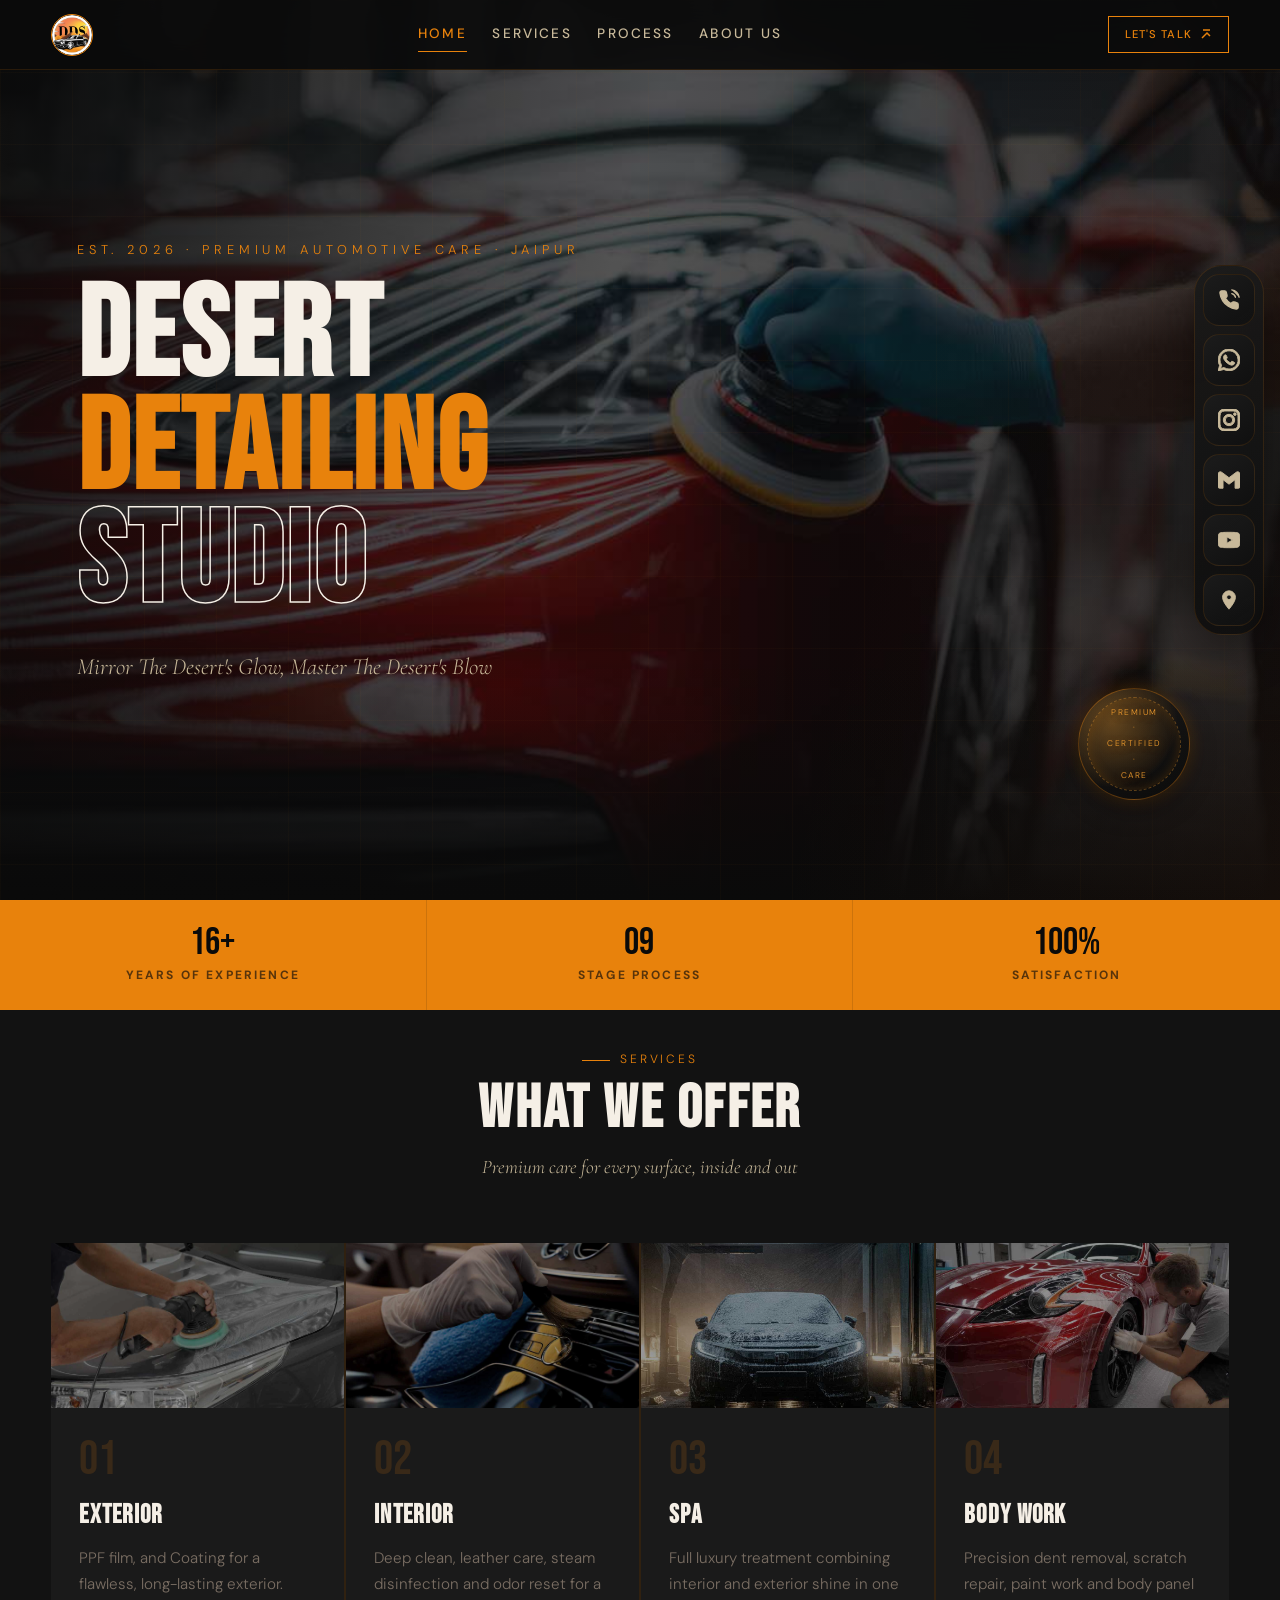
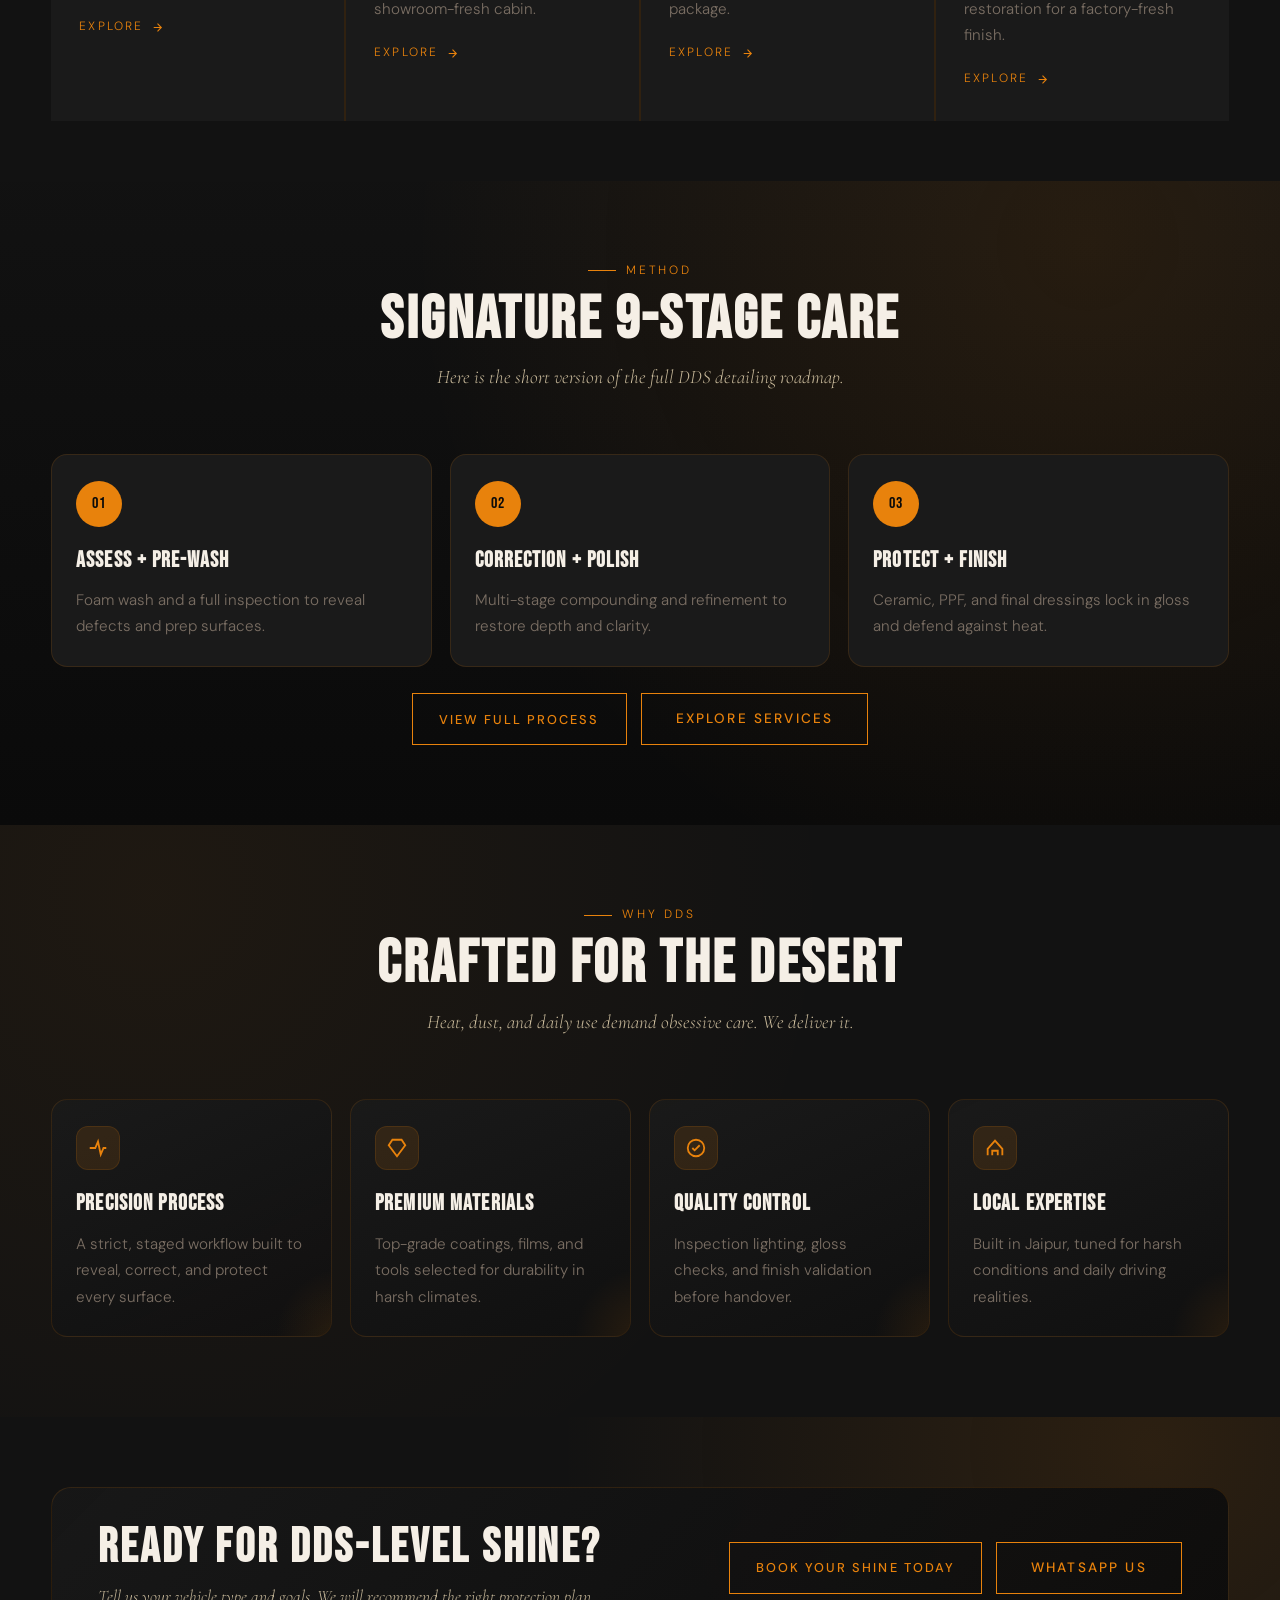
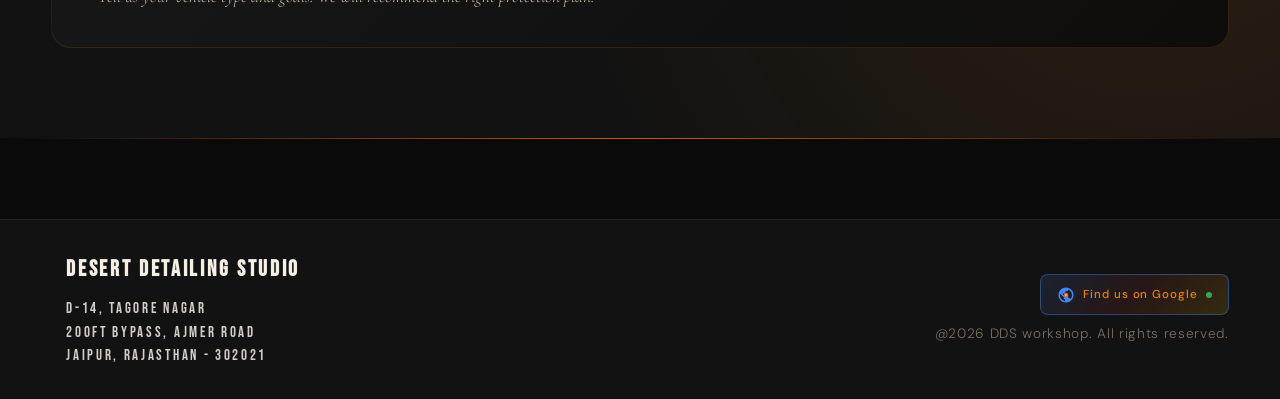
==== index.html @ aacd1273 "DDS Website Multipage" ====
<!DOCTYPE html>
<html lang="en">
<head>
<meta charset="UTF-8"/>
<meta name="viewport" content="width=device-width, initial-scale=1.0"/>
<title>Premium Car Detailing in Jaipur | Desert Detailing Studio</title>
<meta name="description" content="Expert ceramic coating, PPF, and interior car detailing in Jaipur. Transform your vehicle with Desert Detailing Studio's signature 9-stage process."/>
<link rel="canonical" href="https://desertdetailingstudio.in/" />

<link rel="icon" href="assets/favicon.ico"/>
<link rel="icon" type="image/png" sizes="32x32" href="assets/images/favicon-32.png"/>
<link rel="icon" type="image/png" sizes="16x16" href="assets/images/favicon-16.png"/>
<link rel="apple-touch-icon" sizes="180x180" href="assets/images/apple-touch-icon.png"/>

<link rel="preconnect" href="https://fonts.googleapis.com"/>
<link href="https://fonts.googleapis.com/css2?family=Bebas+Neue&family=Cormorant+Garamond:ital,wght@0,300;0,400;0,600;1,300;1,400&family=DM+Sans:wght@300;400;500&display=swap" rel="stylesheet"/>
<link rel="stylesheet" href="assets/css/style.css"/>

<!-- GA4 Tag -->
<script async src="https://www.googletagmanager.com/gtag/js?id=G-W0JP4HXTVH"></script>
<script>
  window.dataLayer = window.dataLayer || [];
  function gtag(){dataLayer.push(arguments);}
  gtag('js', new Date());
  gtag('config', 'G-W0JP4HXTVH');
</script>

<!-- LocalBusiness JSON-LD -->
<script type="application/ld+json">
{
  "@context": "https://schema.org",
  "@type": "AutomotiveBusiness",
  "name": "Desert Detailing Studio",
  "image": "https://desertdetailingstudio.in/assets/images/logo.png",
  "url": "https://desertdetailingstudio.in/",
  "telephone": "+91-7222012456",
  "priceRange": "₹₹₹",
  "address": {
    "@type": "PostalAddress",
    "streetAddress": "D-14, Tagore Nagar, 200ft Bypass, Ajmer Road",
    "addressLocality": "Jaipur",
    "addressRegion": "Rajasthan",
    "postalCode": "302021",
    "addressCountry": "IN"
  },
  "openingHoursSpecification": {
    "@type": "OpeningHoursSpecification",
    "dayOfWeek": ["Monday","Tuesday","Wednesday","Thursday","Friday","Saturday","Sunday"],
    "opens": "09:30",
    "closes": "20:00"
  },
  "sameAs": [
    "https://instagram.com/desertdetailingstudio",
    "https://www.youtube.com/@desertdetailingstudio",
    "https://wa.me/917222012456"
  ]
}
</script>
</head>
<body>

<nav id="navbar">
  <a href="index.html" class="nav-logo">
    <img src="assets/images/logo.png" alt="Desert Detailing Studio logo"/>
  </a>
  <ul class="nav-menu" id="nav-menu">
    <li><a href="index.html" class="active">Home</a></li>
    <li><a href="services.html" class="">Services</a></li>
    <li><a href="process.html" class="">Process</a></li>
    <li><a href="about.html" class="">About Us</a></li>
  </ul>
  <div class="nav-right">
    <a href="contact.html" class="btn-primary" style="padding:8px 16px;font-size:.7rem;letter-spacing:.1em;text-decoration:none;">
      Let's Talk
      <svg width="12" height="12" viewBox="0 0 12 12" fill="none" stroke="currentColor" stroke-width="1.5" aria-hidden="true"><path d="M2 10l5-5 3 3M10 2H3"/></svg>
    </a>
    <button class="hamburger" id="hamburger" onclick="toggleMenu()" aria-label="Toggle menu">
      <span></span><span></span><span></span>
    </button>
  </div>
</nav>

<aside class="social-sidebar" aria-label="Social links">
  <a href="tel:+917222012456" aria-label="Call us" class="call-btn" onclick="if(!navigator.userAgent.match(/Android|iPhone|iPad|iPod|webOS|BlackBerry|Opera Mini|IEMobile/i)){event.preventDefault();alert('Tap to call: +91 7222012456');}">
    <svg viewBox="0 0 24 24" fill="none" stroke="currentColor" stroke-width="1.5" stroke-linecap="round" stroke-linejoin="round"><path d="M22 16.92v3a2 2 0 0 1-2.18 2 19.79 19.79 0 0 1-8.63-3.07 19.5 19.5 0 0 1-6-6 19.79 19.79 0 0 1-3.07-8.67A2 2 0 0 1 4.11 2h3a2 2 0 0 1 2 1.72 12.84 12.84 0 0 0 .7 2.81 2 2 0 0 1-.45 2.11L8.09 9.91a16 16 0 0 0 6 6l1.27-1.27a2 2 0 0 1 2.11-.45 12.84 12.84 0 0 0 2.81.7A2 2 0 0 1 22 16.92z"/><path d="M15.05 5A5 5 0 0 1 19 8.95M15.05 1A9 9 0 0 1 23 8.94"/></svg>
  </a>
  <a href="https://wa.me/917222012456" target="_blank" rel="noopener" aria-label="WhatsApp">
    <svg viewBox="0 0 24 24" fill="currentColor"><path d="M17.472 14.382c-.297-.149-1.758-.867-2.03-.967-.273-.099-.471-.148-.67.15-.197.297-.767.966-.94 1.164-.173.199-.347.223-.644.075-.297-.15-1.255-.463-2.39-1.475-.883-.788-1.48-1.761-1.653-2.059-.173-.297-.018-.458.13-.606.134-.133.298-.347.446-.52.149-.174.198-.298.298-.497.099-.198.05-.371-.025-.52-.075-.149-.669-1.612-.916-2.207-.242-.579-.487-.5-.669-.51-.173-.008-.371-.01-.57-.01-.198 0-.52.074-.792.372-.272.297-1.04 1.016-1.04 2.479 0 1.462 1.065 2.875 1.213 3.074.149.198 2.096 3.2 5.077 4.487.709.306 1.262.489 1.694.625.712.227 1.36.195 1.871.118.571-.085 1.758-.719 2.006-1.413.248-.694.248-1.289.173-1.413-.074-.124-.272-.198-.57-.347m-5.421 7.403h-.004a9.87 9.87 0 01-5.031-1.378l-.361-.214-3.741.982.998-3.648-.235-.374a9.86 9.86 0 01-1.51-5.26c.001-5.45 4.436-9.884 9.888-9.884 2.64 0 5.122 1.03 6.988 2.898a9.825 9.825 0 012.893 6.994c-.003 5.45-4.437 9.884-9.885 9.884m8.413-18.297A11.815 11.815 0 0012.05 0C5.495 0 .16 5.335.157 11.892c0 2.096.547 4.142 1.588 5.945L.057 24l6.305-1.654a11.882 11.882 0 005.683 1.448h.005c6.554 0 11.89-5.335 11.893-11.893a11.821 11.821 0 00-3.48-8.413z"/></svg>
  </a>
  <a href="https://instagram.com/desertdetailingstudio" target="_blank" rel="noopener" aria-label="Instagram">
    <svg viewBox="0 0 24 24"><path d="M12 2.2c3.2 0 3.6 0 4.8.1 3.3.1 4.8 1.7 4.9 4.9.1 1.3.1 1.6.1 4.8s0 3.6-.1 4.8c-.1 3.2-1.6 4.8-4.9 4.9-1.2.1-1.6.1-4.8.1s-3.6 0-4.8-.1C3.9 21.6 2.4 20 2.3 16.8 2.2 15.6 2.2 15.2 2.2 12s0-3.6.1-4.8C2.4 3.9 3.9 2.3 7.2 2.3c1.2-.1 1.6-.1 4.8-.1zM12 0C8.7 0 8.3 0 7.1.1 2.7.3.3 2.7.1 7.1 0 8.3 0 8.7 0 12s0 3.7.1 4.9c.2 4.4 2.6 6.8 7 7C8.3 24 8.7 24 12 24s3.7 0 4.9-.1c4.4-.2 6.8-2.6 7-7 .1-1.2.1-1.6.1-4.9s0-3.7-.1-4.9C23.7 2.7 21.3.3 16.9.1 15.7 0 15.3 0 12 0zm0 5.8a6.2 6.2 0 100 12.4A6.2 6.2 0 0012 5.8zM12 16a4 4 0 110-8 4 4 0 010 8zm6.4-11.8a1.4 1.4 0 100 2.9 1.4 1.4 0 000-2.9z"/></svg>
  </a>
  <a href="mailto:desertdetailingstudio@gmail.com" aria-label="Email us">
    <svg viewBox="0 0 24 24"><path d="M24 5.5v13.9c0 .9-.7 1.6-1.6 1.6h-3.8V11.7L12 16.6l-6.5-4.9v9.3H1.6C.7 21 0 20.3 0 19.4V5.5C0 3.5 2.3 2.3 3.9 3.5L5.5 4.6 12 9.5l6.5-4.9 1.5-1.1C21.7 2.3 24 3.5 24 5.5z"/></svg>
  </a>
   <a href="https://www.youtube.com/@desertdetailingstudio" target="_blank" rel="noopener" aria-label="YouTube">
    <svg viewBox="0 0 24 24"><path d="M23.5 6.2a3 3 0 00-2.1-2.1C19.5 3.6 12 3.6 12 3.6s-7.5 0-9.4.5A3 3 0 00.5 6.2 31 31 0 000 12a31 31 0 00.5 5.8 3 3 0 002.1 2.1c1.9.5 9.4.5 9.4.5s7.5 0 9.4-.5a3 3 0 002.1-2.1A31 31 0 0024 12a31 31 0 00-.5-5.8zM9.7 15.5V8.6l6.2 3.4-6.2 3.5z"/></svg>
  </a>
  <a href="https://maps.app.goo.gl/Zaf9o7quviVZSjMW8" target="_blank" rel="noopener" aria-label="Location">
    <svg viewBox="0 0 24 24"><path d="M12 2C8.13 2 5 5.13 5 9c0 5.25 7 13 7 13s7-7.75 7-13c0-3.87-3.13-7-7-7zm0 9.5c-1.38 0-2.5-1.12-2.5-2.5s1.12-2.5 2.5-2.5 2.5 1.12 2.5 2.5-1.12 2.5-2.5 2.5z"/></svg>
  </a>
</aside>


<section class="hero" aria-label="Hero">
  <div class="hero-bg" role="img" aria-label="Luxury car close-up background"></div>
  <div class="hero-grid" aria-hidden="true"></div>
  <div class="hero-slice" aria-hidden="true"></div>
  <div class="hero-content">
    <p class="hero-eyebrow">Est. 2026 · Premium Automotive Care · Jaipur</p>
    <h1 class="hero-title">
      DESERT<br>
      <span class="hi">DETAILING</span><br>
      <span class="stroke">STUDIO</span>
    </h1>
    <p class="hero-desc">Mirror The Desert's Glow, Master The Desert's Blow</p>
  </div>
  <div class="hero-badge" aria-hidden="true">
    <div class="hero-badge-inner">PREMIUM<br>·<br>CERTIFIED<br>·<br>CARE</div>
  </div>
</section>

<div class="stats-strip" aria-label="Key stats">
  <div class="stat"><div class="stat-n">16+</div><div class="stat-l">Years of Experience</div></div>
  <div class="stat"><div class="stat-n">09</div><div class="stat-l">Stage Process</div></div>
  <div class="stat"><div class="stat-n">100%</div><div class="stat-l">Satisfaction</div></div>
</div>

<section class="services-section" aria-labelledby="srv-h">
  <div class="services-header">
    <div class="tag" style="justify-content:center">Services</div>
    <h2 class="section-title" id="srv-h">WHAT WE OFFER</h2>
    <p class="section-sub">Premium care for every surface, inside and out</p>
  </div>
  <div class="cards-grid"> 
    <a href="services.html#services-exterior" class="scard" aria-label="Explore Exterior services" style="text-decoration:none; color:inherit;">
      <div class="scard-img"><img src="assets/images/exterior.jpg" loading="lazy" alt="Exterior paint correction and polishing"/></div>
      <div class="scard-body">
        <div class="scard-num">01</div>
        <h3 class="scard-title">EXTERIOR</h3>
        <p class="scard-desc">PPF film, and Coating for a flawless, long-lasting exterior.</p>
        <div class="scard-arrow">Explore <svg viewBox="0 0 24 24" fill="none" stroke="currentColor" stroke-width="2" aria-hidden="true"><path d="M5 12h14M12 5l7 7-7 7"/></svg></div>
      </div>
    </a>
    <a href="services.html#services-interior" class="scard" aria-label="Explore Interior services" style="text-decoration:none; color:inherit;">
      <div class="scard-img"><img src="assets/images/interior.jpg" loading="lazy" alt="Car interior leather seats detailed"/></div>
      <div class="scard-body">
        <div class="scard-num">02</div>
        <h3 class="scard-title">INTERIOR</h3>
        <p class="scard-desc">Deep clean, leather care, steam disinfection and odor reset for a showroom-fresh cabin.</p>
        <div class="scard-arrow">Explore <svg viewBox="0 0 24 24" fill="none" stroke="currentColor" stroke-width="2" aria-hidden="true"><path d="M5 12h14M12 5l7 7-7 7"/></svg></div>
      </div>
    </a>
    <a href="services.html#services-spa" class="scard" aria-label="Explore Spa packages" style="text-decoration:none; color:inherit;">
      <div class="scard-img"><img src="assets/images/spa.jpg" loading="lazy" alt="Full spa detailing treatment on luxury car"/></div>
      <div class="scard-body">
        <div class="scard-num">03</div>
        <h3 class="scard-title">SPA</h3>
        <p class="scard-desc">Full luxury treatment combining interior and exterior shine in one package.</p>
        <div class="scard-arrow">Explore <svg viewBox="0 0 24 24" fill="none" stroke="currentColor" stroke-width="2" aria-hidden="true"><path d="M5 12h14M12 5l7 7-7 7"/></svg></div>
      </div>
    </a>
    <a href="services.html#services-body" class="scard" aria-label="Explore Body Work services" style="text-decoration:none; color:inherit;">
      <div class="scard-img"><img src="assets/images/body_work.jpeg" loading="lazy" alt="Body work and panel repair"/></div>
      <div class="scard-body">
        <div class="scard-num">04</div>
        <h3 class="scard-title">BODY WORK</h3>
        <p class="scard-desc">Precision dent removal, scratch repair, paint work and body panel restoration for a factory-fresh finish.</p>
        <div class="scard-arrow">Explore <svg viewBox="0 0 24 24" fill="none" stroke="currentColor" stroke-width="2" aria-hidden="true"><path d="M5 12h14M12 5l7 7-7 7"/></svg></div>
      </div>
    </a>
  </div>
</section>

<section class="process-preview" aria-labelledby="pp-h">
  <div class="services-header">
    <div class="tag" style="justify-content:center">Method</div>
    <h2 class="section-title" id="pp-h">SIGNATURE 9-STAGE CARE</h2>
    <p class="section-sub">Here is the short version of the full DDS detailing roadmap.</p>
  </div>
  <div class="process-steps">
    <article class="pstep">
      <div class="pstep-num">01</div>
      <h3 class="pstep-title">ASSESS + PRE-WASH</h3>
      <p class="pstep-desc">Foam wash and a full inspection to reveal defects and prep surfaces.</p>
    </article>
    <article class="pstep">
      <div class="pstep-num">02</div>
      <h3 class="pstep-title">CORRECTION + POLISH</h3>
      <p class="pstep-desc">Multi-stage compounding and refinement to restore depth and clarity.</p>
    </article>
    <article class="pstep">
      <div class="pstep-num">03</div>
      <h3 class="pstep-title">PROTECT + FINISH</h3>
      <p class="pstep-desc">Ceramic, PPF, and final dressings lock in gloss and defend against heat.</p>
    </article>
  </div>
  <div class="process-cta">
    <a href="process.html" class="btn-primary" style="text-decoration:none">View Full Process</a>
    <a href="services.html" class="btn-outline" style="text-decoration:none">Explore Services</a>
  </div>
</section>

<section class="why-section" aria-labelledby="why-h">
  <div class="services-header">
    <div class="tag" style="justify-content:center">Why DDS</div>
    <h2 class="section-title" id="why-h">CRAFTED FOR THE DESERT</h2>
    <p class="section-sub">Heat, dust, and daily use demand obsessive care. We deliver it.</p>
  </div>
  <div class="why-grid">
    <article class="why-card">
      <div class="why-icon" aria-hidden="true"><svg viewBox="0 0 24 24"><path d="M3 12h6l3-7 3 14 3-7h3"/></svg></div>
      <h3 class="why-title">PRECISION PROCESS</h3>
      <p class="why-desc">A strict, staged workflow built to reveal, correct, and protect every surface.</p>
    </article>
    <article class="why-card">
      <div class="why-icon" aria-hidden="true"><svg viewBox="0 0 24 24"><path d="M7 3h10l4 6-9 12-9-12z"/></svg></div>
      <h3 class="why-title">PREMIUM MATERIALS</h3>
      <p class="why-desc">Top-grade coatings, films, and tools selected for durability in harsh climates.</p>
    </article>
    <article class="why-card">
      <div class="why-icon" aria-hidden="true"><svg viewBox="0 0 24 24"><circle cx="12" cy="12" r="9"/><path d="M8 12l2.5 2.5L16 9"/></svg></div>
      <h3 class="why-title">QUALITY CONTROL</h3>
      <p class="why-desc">Inspection lighting, gloss checks, and finish validation before handover.</p>
    </article>
    <article class="why-card">
      <div class="why-icon" aria-hidden="true"><svg viewBox="0 0 24 24"><path d="M4 20v-7l8-9 8 9v7"/><path d="M9 20v-5h6v5"/></svg></div>
      <h3 class="why-title">LOCAL EXPERTISE</h3>
      <p class="why-desc">Built in Jaipur, tuned for harsh conditions and daily driving realities.</p>
    </article>
  </div>
</section>

<section class="cta-banner" aria-label="Book consultation">
  <div class="cta-inner">
    <div>
      <h2 class="cta-title">READY FOR DDS-LEVEL SHINE?</h2>
      <p class="cta-desc">Tell us your vehicle type and goals. We will recommend the right protection plan.</p>
    </div>
    <div class="cta-actions">
      <a href="contact.html" class="btn-primary" style="text-decoration:none">Book Your Shine Today</a>
      <a class="btn-outline" href="https://wa.me/917222012456" target="_blank" rel="noopener" style="text-decoration:none">WhatsApp Us</a>
    </div>
  </div>
</section>

<div class="divider"></div>


<footer>
  <div class="footer-brand" style="font-size:1.4em;font-weight:700;margin-left:15px;">
    <div>Desert Detailing Studio</div>
    <div style="font-size:0.65em;font-weight:400;opacity:0.85;margin-top:8px;line-height:1.6;">D-14, Tagore Nagar <br> 200ft Bypass, Ajmer Road <br> Jaipur, Rajasthan - 302021</div>
  </div>
  <div style="display:flex;flex-direction:column;align-items:flex-end;gap:8px">
    <a href="https://share.google/DYSilKtUYmA8mPG7A" target="_blank" rel="noopener" class="gbp-badge" aria-label="Find us on Google Business Profile">
      <svg viewBox="0 0 24 24" fill="none"><path d="M12 2C6.48 2 2 6.48 2 12s4.48 10 10 10 10-4.48 10-10S17.52 2 12 2zm-1 17.93c-3.95-.49-7-3.85-7-7.93 0-.62.08-1.21.21-1.79L9 15v1c0 1.1.9 2 2 2v1.93zm6.9-2.54c-.26-.81-1-1.39-1.9-1.39h-1v-3c0-.55-.45-1-1-1H8v-2h2c.55 0 1-.45 1-1V7h2c1.1 0 2-.9 2-2v-.41c2.93 1.19 5 4.06 5 7.41 0 2.08-.8 3.97-2.1 5.39z" fill="#4285F4"/><circle cx="12" cy="12" r="3" fill="#EA4335"/><circle cx="12" cy="12" r="2" fill="#FBBC05"/></svg>
      <span class="gbp-text">Find us on Google</span>
      <span class="gbp-dot"></span>
    </a>
    <p>@2026 DDS workshop. All rights reserved.</p>
  </div>
</footer>

<script src="assets/js/main.js"></script>
</body>
</html>
---- assets/css/style.css ----
:root{
  --black:#0A0A0A;
  --deep:#121212;
  --charcoal:#1A1A1A;
  --mid:#242424;
  --graphite:#2E2E2E;
  --border:rgba(232,130,12,0.14);
  --border2:rgba(232,130,12,0.28);
  --a1:#F5A030;
  --a2:#E8820C;
  --a3:#C8581A;
  --a4:#D4773A;
  --white:#F5EFE6;
  --off:#C8B99A;
  --muted:#7A6E63;
  --sand:#BFA882;
  --font-display:'Bebas Neue',sans-serif;
  --font-serif:'Cormorant Garamond',serif;
  --font-body:'DM Sans',sans-serif;
  --nav-h:70px;
  --ease:cubic-bezier(.25,.46,.45,.94);
}

*,*::before,*::after{margin:0;padding:0;box-sizing:border-box}
html{scroll-behavior:smooth}
body{
  background:var(--black);
  color:var(--white);
  font-family:var(--font-body);
  font-weight:300;
  line-height:1.65;
  overflow-x:hidden;
}
a{color:inherit;text-decoration:none}
img{display:block;max-width:100%;object-fit:cover}
button{border:none;background:none;cursor:pointer;font-family:inherit}
::-webkit-scrollbar{width:3px}
::-webkit-scrollbar-track{background:var(--black)}
::-webkit-scrollbar-thumb{background:var(--a2);border-radius:2px}

/* Page Transitions (Removed for multi-page, handled natively) */

/* ── NAVBAR ── */
#navbar{
  position:fixed;top:0;left:0;right:0;z-index:1000;
  height:var(--nav-h);
  display:flex;align-items:center;justify-content:space-between;
  padding:0 clamp(16px,4vw,64px);
  background:rgba(10,10,10,.9);
  backdrop-filter:blur(20px) saturate(1.4);
  border-bottom:1px solid var(--border);
  transition:.35s var(--ease);
}
.nav-logo{display:flex;align-items:center;gap:12px;cursor:pointer}
.nav-logo img{width:42px;height:42px;border-radius:50%;border:1.5px solid var(--a2);object-fit:cover}
.nav-brand{font-family:var(--font-display);font-size:1.5rem;letter-spacing:.14em;line-height:1}
.nav-brand span{color:var(--a2)}
.nav-menu{display:flex;align-items:center;gap:clamp(12px,2vw,32px);list-style:none}
.nav-menu a{
  font-size:.85rem;font-weight:500;letter-spacing:.16em;text-transform:uppercase;
  color:var(--off);transition:color .2s;padding:4px 0;position:relative;display:inline-block;
}
.nav-menu a.active{color:var(--a2)}
.nav-menu a::after{
  content:'';position:absolute;bottom:-2px;left:0;right:0;height:1px;
  background:var(--a2);transform:scaleX(0);transition:transform .3s;transform-origin:left;
}
.nav-menu a.active::after{transform:scaleX(1)}
.nav-menu a:hover{color:var(--a1)}
.nav-menu a:hover::after{transform:scaleX(1)}
.nav-socials{display:flex;align-items:center;gap:12px}
.nav-socials a{color:var(--muted);transition:color .2s;display:flex;align-items:center;width:26px;height:26px}
.nav-socials a:hover{color:var(--a2)}
.nav-socials svg{width:15px;height:15px;fill:currentColor}
.nav-right{display:flex;align-items:center;gap:18px}
.hamburger{display:none;flex-direction:column;gap:5px;cursor:pointer}
.hamburger span{display:block;width:22px;height:1.5px;background:var(--white);transition:.3s}
@media(max-width:768px){
  .hamburger{display:flex}
  .nav-menu{
    display:none;position:fixed;top:var(--nav-h);left:0;right:0;
    background:rgba(10,10,10,.98);flex-direction:column;gap:0;padding:16px 0;
    border-bottom:1px solid var(--border);
  }
  .nav-menu.open{display:flex}
  .nav-menu a{width:100%;padding:14px 24px;text-align:left;font-size:.9rem;display:block;}
  .nav-socials{display:none}
  .hero{padding-top:calc(var(--nav-h) - 92px)}
  .hero-content{transform:translateY(-56px) !important}
  .hero-badge{bottom:calc(100px + 72px)}
}

@media(max-width:480px){
  .hero{padding-top:calc(var(--nav-h) - 32px)}
  .hero-content{padding-top:8px}
  .hero-eyebrow{margin-bottom:8px}
  .tag{font-size:.7rem;letter-spacing:.2em}
  .hero-eyebrow{font-size:.7rem;letter-spacing:.28em}
  .hero-desc{font-size:.95rem}
  .btn-primary,.btn-outline{font-size:.65rem;letter-spacing:.08em;padding:7px 14px}
  .stat-n{font-size:1.8rem}
  .stat-l{font-size:.65rem;letter-spacing:.14em}
  .scard-desc,.addon-desc,.pcard-desc,.stage-desc,.wcard-desc{font-size:.85rem}
  .scard-arrow,.sblock-tag,.wcard-loc{font-size:.68rem;letter-spacing:.16em}
  .sub-desc,.about-para,.process-hero p,.contact-hero-text p{font-size:.95rem}
  .cd-label{font-size:.68rem;letter-spacing:.16em}
  .cd-val,.ci-val{font-size:.9rem}
  .ci-head{font-size:.68rem;letter-spacing:.14em}
  footer p{font-size:.78rem}
}

.social-sidebar{
  position:fixed;right:16px;top:50%;transform:translateY(-50%);z-index:900;
  display:flex;flex-direction:column;gap:8px;
  padding:8px;
  background:linear-gradient(165deg,rgba(26,26,26,.92),rgba(12,12,12,.85));
  border:1px solid var(--border);
  border-radius:28px;
  box-shadow:0 18px 40px rgba(0,0,0,.35);
  backdrop-filter:blur(14px) saturate(1.2);
}
.social-sidebar a{
  display:flex;align-items:center;justify-content:center;
  width:52px;height:52px;
  border-radius:16px;
  background:linear-gradient(145deg,rgba(28,28,28,.95),rgba(16,16,16,.9));
  color:var(--off);
  border:1px solid rgba(232,130,12,.12);
  transition:transform .25s var(--ease),background .25s,color .25s,box-shadow .25s,border-color .25s;
}
.social-sidebar a:hover{
  background:linear-gradient(145deg,rgba(232,130,12,.95),rgba(200,88,26,.95));
  color:var(--black);
  border-color:rgba(232,130,12,.5);
  box-shadow:0 10px 26px rgba(232,130,12,.25);
  transform:translateX(-4px);
}
.social-sidebar svg{width:22px;height:22px;fill:currentColor;stroke:currentColor}

@media(max-width:600px){
  .social-sidebar{right:8px;padding:6px;gap:6px;border-radius:20px}
  .social-sidebar a{width:42px;height:42px;border-radius:12px}
  .social-sidebar svg{width:16px;height:16px}
}

footer{
  background:var(--deep);border-top:1px solid var(--border);
  padding:32px clamp(16px,4vw,64px);
  display:flex;align-items:center;justify-content:space-between;flex-wrap:wrap;gap:14px;
  margin-top:80px;
}
.footer-logo{display:flex;align-items:center;gap:10px}
.footer-logo img{width:34px;height:34px;border-radius:50%;border:1px solid var(--a2)}
.footer-brand{font-family:var(--font-display);font-size:1.15rem;letter-spacing:.12em}
.footer-brand span{color:var(--a2)}
footer p{font-size:.85rem;color:var(--muted);letter-spacing:.05em}

.gbp-badge{display:inline-flex;align-items:center;gap:8px;padding:10px 16px;background:linear-gradient(135deg,rgba(66,133,244,0.15),rgba(234,67,53,0.1),rgba(251,188,5,0.15));border:1px solid rgba(66,133,244,0.4);border-radius:8px;text-decoration:none;transition:all .3s ease;position:relative;overflow:hidden}
.gbp-badge::before{content:'';position:absolute;inset:0;background:linear-gradient(135deg,rgba(66,133,244,0.2),rgba(234,67,53,0.15),rgba(251,188,5,0.2));opacity:0;transition:opacity .3s ease}
.gbp-badge:hover{transform:translateY(-2px);border-color:rgba(66,133,244,0.7);box-shadow:0 4px 20px rgba(66,133,244,0.25)}
.gbp-badge:hover::before{opacity:1}
.gbp-badge svg{width:18px;height:18px;flex-shrink:0;position:relative;z-index:1}
.gbp-badge .gbp-text{font-size:.72rem;font-weight:500;letter-spacing:.08em;color:var(--a2);position:relative;z-index:1}
.gbp-badge .gbp-dot{width:6px;height:6px;background:#34A853;border-radius:50%;position:relative;z-index:1;animation:pulse 2s infinite}
@keyframes pulse{0%,100%{opacity:1;transform:scale(1)}50%{opacity:.6;transform:scale(1.2)}}

.btn-primary{
  display:inline-flex;align-items:center;gap:8px;
  padding:12px 26px;background:transparent;border:1px solid var(--a2);color:var(--a2);
  font-size:.8rem;font-weight:500;letter-spacing:.16em;text-transform:uppercase;
  transition:all .3s var(--ease);cursor:pointer;position:relative;overflow:hidden;
}
.btn-primary::before{
  content:'';position:absolute;inset:0;background:var(--a2);transform:translateX(-101%);transition:transform .35s var(--ease);z-index:-1;
}
.btn-primary:hover{
  color:var(--black);transform:translateY(-2px);box-shadow:0 4px 20px rgba(232,130,12,.35);
}
.btn-primary:hover::before{transform:translateX(0)}
.btn-outline{
  display:inline-flex;align-items:center;gap:10px;
  padding:14px 34px;border:1px solid var(--a2);color:var(--a2);
  font-size:.85rem;font-weight:500;letter-spacing:.16em;text-transform:uppercase;
  transition:all .25s;cursor:pointer;
}
.btn-outline:hover{background:rgba(232,130,12,.1);transform:translateY(-2px)}

.tag{
  font-size:.75rem;letter-spacing:.24em;text-transform:uppercase;
  color:var(--a2);display:flex;align-items:center;gap:10px;margin-bottom:10px;
}
.tag::before{content:'';width:28px;height:1px;background:var(--a2)}
.section-title{
  font-family:var(--font-display);
  font-size:clamp(2.2rem,5vw,3.8rem);
  letter-spacing:.04em;line-height:.95;color:var(--white);margin-bottom:14px;
}
.section-sub{
  font-family:var(--font-serif);font-style:italic;
  font-size:clamp(.95rem,1.8vw,1.2rem);color:var(--off);margin-bottom:40px;
}
.divider{
  width:100%;height:1px;
  background:linear-gradient(to right,transparent,var(--a3),transparent);
}

.hero{
  position:relative;min-height:100vh;
  display:flex;align-items:center;overflow:hidden;
  padding-top:var(--nav-h);
}
.hero-bg{
  position:absolute;inset:0;
  background:
    linear-gradient(105deg,rgba(10,10,10,.96) 0%,rgba(10,10,10,.7) 45%,rgba(10,10,10,.85) 100%),
    url('../images/main.jpeg') center/cover no-repeat;
}
.hero-bg::after{
  content:'';position:absolute;bottom:0;left:0;right:0;height:240px;
  background:linear-gradient(transparent,var(--black));
}
.hero-grid{
  position:absolute;inset:0;pointer-events:none;
  background-image:
    linear-gradient(rgba(232,130,12,.025) 1px,transparent 1px),
    linear-gradient(90deg,rgba(232,130,12,.025) 1px,transparent 1px);
  background-size:72px 72px;
}
.hero-slice{
  position:absolute;right:0;top:0;bottom:0;width:38%;
  background:linear-gradient(105deg,transparent 30%,rgba(200,88,26,.06) 100%);
  clip-path:polygon(20% 0,100% 0,100% 100%,0% 100%);
  pointer-events:none;
}
.hero-content{
  position:relative;z-index:2;
  padding:0 clamp(16px,6vw,100px);max-width:860px;
}
.hero-eyebrow{
  font-size:.8rem;letter-spacing:.38em;text-transform:uppercase;color:var(--a2);
  margin-bottom:22px;opacity:0;animation:rUp .8s .15s both;
}
.hero-title{
  font-family:var(--font-display);
  font-size:clamp(3.6rem,10vw,8.5rem);
  line-height:.88;letter-spacing:.02em;
  opacity:0;animation:rUp .9s .3s both;
}
.hero-title .hi{color:var(--a2)}
.hero-title .stroke{-webkit-text-stroke:1.5px var(--white);color:transparent}
.hero-desc{
  font-family:var(--font-serif);font-style:italic;
  font-size:clamp(1.1rem,2.2vw,1.45rem);color:var(--off);
  max-width:500px;margin:28px 0 44px;
  opacity:0;animation:rUp .9s .45s both;
}
.hero-ctas{display:flex;gap:16px;flex-wrap:wrap;opacity:0;animation:rUp .9s .6s both}
.hero-badge{
  position:absolute;right:clamp(64px,7vw,120px);bottom:100px;z-index:2;
  width:112px;height:112px;border-radius:50%;
  border:1px solid rgba(232,130,12,.35);
  display:flex;align-items:center;justify-content:center;
  background:
    radial-gradient(circle at 30% 30%,rgba(245,160,48,.35),rgba(232,130,12,.05) 55%,transparent 60%),
    linear-gradient(155deg,rgba(24,24,24,.95),rgba(10,10,10,.85));
  box-shadow:0 10px 26px rgba(0,0,0,.35),0 0 18px rgba(232,130,12,.25);
  animation:spin 22s linear infinite;
}
.hero-badge::before{
  content:'';position:absolute;inset:8px;border-radius:50%;
  border:1px dashed rgba(245,160,48,.35);
  box-shadow:inset 0 0 12px rgba(232,130,12,.2);
}
.hero-badge-inner{
  font-size:.52rem;letter-spacing:.18em;text-transform:uppercase;
  color:var(--a1);text-align:center;line-height:1.9;
  text-shadow:0 2px 10px rgba(232,130,12,.35);
  animation:spinR 22s linear infinite;
}
@keyframes rUp{from{opacity:0;transform:translateY(28px)}to{opacity:1;transform:translateY(0)}}
@keyframes spin{to{transform:rotate(360deg)}}
@keyframes spinR{to{transform:rotate(-360deg)}}

.hero-strip{
  display:grid;grid-template-columns:repeat(4,1fr);gap:2px;
  background:var(--black);
}
.hero-strip-img{
  aspect-ratio:4/3;overflow:hidden;position:relative;
}
.hero-strip-img img{
  width:100%;height:100%;object-fit:cover;
  filter:brightness(.7) saturate(.9);
  transition:filter .4s,transform .4s;
}
.hero-strip-img:hover img{filter:brightness(.9) saturate(1.1);transform:scale(1.04)}
.hero-strip-img .strip-label{
  position:absolute;bottom:14px;left:16px;
  font-size:.72rem;letter-spacing:.2em;text-transform:uppercase;
  color:var(--a1);font-weight:500;
}
@media(max-width:600px){.hero-strip{grid-template-columns:repeat(2,1fr)}}

.stats-strip{
  background:var(--a2);padding:0;
  display:grid;grid-template-columns:repeat(3,1fr);
}
.stat{
  padding:24px 20px;text-align:center;
  border-right:1px solid rgba(10,10,10,.12);
}
.stat:last-child{border-right:none}
.stat-n{font-family:var(--font-display);font-size:2.4rem;color:var(--black);line-height:1}
.stat-l{font-size:.75rem;font-weight:700;letter-spacing:.18em;text-transform:uppercase;color:rgba(10,10,10,.65);margin-top:4px}
@media(max-width:480px){.stats-strip{grid-template-columns:repeat(3,1fr)}}

.services-section{padding:80px clamp(16px,4vw,64px);background:var(--deep)}
.services-header{text-align:center;margin-bottom:60px}
.cards-grid{
  display:grid;grid-template-columns:repeat(auto-fit,minmax(260px,1fr));
  gap:2px;background:var(--border);
}
.scard{
  background:var(--charcoal);cursor:pointer;
  position:relative;overflow:hidden;transition:background .3s;
}
.scard:hover{background:var(--mid)}
.scard-img{
  width:100%;aspect-ratio:16/9;overflow:hidden;
}
.scard-img img{width:100%;height:100%;object-fit:cover;filter:brightness(.6) saturate(.8);transition:filter .4s,transform .5s}
.scard:hover .scard-img img{filter:brightness(.75) saturate(1);transform:scale(1.06)}
.scard-body{padding:28px 28px 32px}
.scard-num{font-family:var(--font-display);font-size:3rem;line-height:1;color:rgba(232,130,12,.15);margin-bottom:10px}
.scard-title{font-family:var(--font-display);font-size:1.65rem;letter-spacing:.05em;margin-bottom:8px}
.scard-desc{font-size:.95rem;color:var(--muted);line-height:1.7}
.scard-arrow{
  margin-top:20px;display:flex;align-items:center;gap:8px;
  font-size:.75rem;letter-spacing:.18em;text-transform:uppercase;color:var(--a2);
}
.scard-arrow svg{width:13px;transition:transform .2s}
.scard:hover .scard-arrow svg{transform:translateX(5px)}
.scard::after{
  content:'';position:absolute;bottom:0;left:0;right:0;height:2px;
  background:var(--a2);transform:scaleX(0);transform-origin:left;transition:transform .4s;
}
.scard:hover::after{transform:scaleX(1)}

.why-section{
  padding:80px clamp(16px,4vw,64px);
  background:radial-gradient(circle at 12% 12%,rgba(232,130,12,.06),transparent 55%),var(--deep);
}
.why-grid{
  display:grid;grid-template-columns:repeat(auto-fit,minmax(220px,1fr));
  gap:18px;
}
.why-card{
  background:linear-gradient(155deg,rgba(26,26,26,.95),rgba(16,16,16,.9));
  border:1px solid var(--border);border-radius:16px;
  padding:26px 24px;position:relative;overflow:hidden;
  transition:transform .35s var(--ease),border-color .35s var(--ease),box-shadow .35s var(--ease);
}
.why-card::after{
  content:'';position:absolute;inset:auto -30% -30% auto;width:140px;height:140px;
  background:radial-gradient(circle,rgba(232,130,12,.2),transparent 70%);
  opacity:.6;
}
.why-card:hover{transform:translateY(-6px);border-color:var(--border2);box-shadow:0 18px 36px rgba(0,0,0,.3)}
.why-icon{
  width:44px;height:44px;border-radius:12px;
  display:flex;align-items:center;justify-content:center;
  background:rgba(232,130,12,.12);border:1px solid var(--border);
  color:var(--a2);margin-bottom:16px;
}
.why-icon svg{width:22px;height:22px;stroke:currentColor;fill:none;stroke-width:2}
.why-title{font-family:var(--font-display);font-size:1.4rem;letter-spacing:.05em;margin-bottom:8px}
.why-desc{font-size:.95rem;color:var(--muted);line-height:1.75}

.process-preview{
  padding:80px clamp(16px,4vw,64px);
  background:
    radial-gradient(circle at 85% 10%,rgba(232,130,12,.1),transparent 55%),
    linear-gradient(180deg,rgba(18,18,18,.96),rgba(10,10,10,.98));
}
.process-steps{
  display:grid;grid-template-columns:repeat(auto-fit,minmax(220px,1fr));
  gap:18px;
}
.pstep{
  background:var(--charcoal);border:1px solid var(--border);
  border-radius:16px;padding:26px 24px;position:relative;overflow:hidden;
  transition:transform .35s var(--ease),border-color .35s var(--ease),box-shadow .35s var(--ease);
}
.pstep:hover{transform:translateY(-6px);border-color:var(--border2);box-shadow:0 18px 32px rgba(0,0,0,.26)}
.pstep-num{
  width:46px;height:46px;border-radius:50%;
  background:var(--a2);color:var(--black);font-family:var(--font-display);
  display:flex;align-items:center;justify-content:center;letter-spacing:.06em;
  margin-bottom:16px;
}
.pstep-title{font-family:var(--font-display);font-size:1.35rem;letter-spacing:.05em;margin-bottom:8px}
.pstep-desc{font-size:.95rem;color:var(--muted);line-height:1.75}
.process-cta{margin-top:26px;display:flex;gap:14px;flex-wrap:wrap;justify-content:center}

.cta-banner{
  padding:70px clamp(16px,4vw,64px) 90px;
  background:radial-gradient(circle at 90% 10%,rgba(232,130,12,.12),transparent 50%),var(--deep);
}
.cta-inner{
  background:linear-gradient(135deg,rgba(24,24,24,.95),rgba(12,12,12,.9));
  border:1px solid var(--border);border-radius:20px;
  padding:36px clamp(22px,4vw,46px);
  display:flex;align-items:center;justify-content:space-between;gap:24px;flex-wrap:wrap;
  position:relative;overflow:hidden;
}
.cta-inner::after{
  content:'';position:absolute;inset:-40% auto auto -20%;width:220px;height:220px;
  background:radial-gradient(circle,rgba(232,130,12,.25),transparent 70%);
}
.cta-title{font-family:var(--font-display);font-size:clamp(2rem,4vw,3rem);letter-spacing:.06em;line-height:1;margin-bottom:10px}
.cta-desc{font-family:var(--font-serif);font-style:italic;font-size:1.1rem;color:var(--off);max-width:520px}
.cta-actions{display:flex;gap:14px;flex-wrap:wrap}

.sub-hero{
  position:relative;overflow:hidden;
  padding-top:calc(var(--nav-h) + 70px);
  padding-bottom:60px;
  padding-left:clamp(16px,4vw,64px);
  padding-right:clamp(16px,4vw,64px);
}
.sub-hero-bg{
  position:absolute;inset:0;z-index:0;
}
.sub-hero-bg img{width:100%;height:100%;object-fit:cover;filter:brightness(.18) saturate(.6)}
.sub-hero-bg::after{
  content:'';position:absolute;inset:0;
  background:linear-gradient(90deg,rgba(10,10,10,.95) 40%,rgba(10,10,10,.5) 100%);
}
.sub-hero-content{position:relative;z-index:1}
.sub-title{
  font-family:var(--font-display);
  font-size:clamp(3rem,7vw,6rem);
  letter-spacing:.04em;line-height:.92;margin:10px 0 20px;
}
.sub-desc{
  font-family:var(--font-serif);font-style:italic;
  font-size:clamp(1.1rem,2vw,1.25rem);color:var(--off);max-width:480px;line-height:1.7;
}

.services-hero{
  position:relative;overflow:hidden;
  padding:calc(var(--nav-h) + 70px) clamp(16px,4vw,64px) 60px;
}
.services-hero-bg{position:absolute;inset:0;z-index:0}
.services-hero-bg img{width:100%;height:100%;object-fit:cover;filter:brightness(.15) saturate(.5)}
.services-hero-bg::after{
  content:'';position:absolute;inset:0;
  background:linear-gradient(to bottom,rgba(10,10,10,.6),rgba(10,10,10,.97));
}
.services-hero-content{position:relative;z-index:1}
.services-section{padding:40px clamp(16px,4vw,64px) 60px}
.services-menu{
  padding:60px clamp(16px,4vw,64px) 90px;
  background:radial-gradient(circle at 10% 10%,rgba(232,130,12,.08),transparent 50%),var(--deep);
  display:flex;flex-direction:column;gap:46px;
}
.service-group{
  position:relative;
  padding:32px clamp(20px,3vw,36px) 36px;
  border:1px solid var(--border);
  border-radius:22px;
  background:linear-gradient(140deg,rgba(26,26,26,.95),rgba(18,18,18,.9));
  overflow:hidden;
}
.service-group::before{
  content:'';position:absolute;inset:-40% auto auto -20%;width:220px;height:220px;
  background:radial-gradient(circle,rgba(232,130,12,.18),transparent 70%);
  pointer-events:none;
}
.service-group-head{display:flex;align-items:flex-end;justify-content:space-between;gap:16px;margin-bottom:24px}
.service-group-title{
  font-family:var(--font-display);
  font-size:clamp(1.8rem,4vw,2.6rem);
  letter-spacing:.08em;
}
.service-group-note{
  font-size:.78rem;letter-spacing:.22em;text-transform:uppercase;color:var(--a2);
}
.service-grid-two{display:grid;grid-template-columns:repeat(2,minmax(0,1fr));gap:18px}
.service-tile{
  position:relative;
  aspect-ratio:2/1;
  min-height:200px;
  border-radius:18px;
  border:1px solid rgba(232,130,12,.15);
  background:var(--charcoal);
  overflow:hidden;
  display:flex;align-items:flex-end;
  padding:22px;
  transition:transform .35s var(--ease),box-shadow .35s var(--ease),border-color .35s var(--ease);
}
.service-tile::after{
  content:'';position:absolute;inset:0;
  background:linear-gradient(180deg,rgba(10,10,10,.15),rgba(10,10,10,.85));
}
.service-tile-img{
  position:absolute;inset:0;z-index:0;
  width:100%;height:100%;object-fit:cover;
  filter:brightness(.6) saturate(.9);
  transition:transform .6s var(--ease),filter .6s var(--ease);
}
.service-tile-content{position:relative;z-index:1}
.service-tile-title{
  font-family:var(--font-display);
  font-size:1.55rem;letter-spacing:.06em;margin-bottom:8px;
}
.service-tile-desc{font-size:1.02rem;color:var(--off);line-height:1.65;max-width:360px}
.service-tile:hover{
  transform:translateY(-6px);
  border-color:rgba(232,130,12,.4);
  box-shadow:0 24px 40px rgba(0,0,0,.35);
}
.service-tile:hover .service-tile-img{filter:brightness(.75) saturate(1);transform:scale(1.06)}
.service-tile:hover::after{background:linear-gradient(180deg,rgba(10,10,10,.05),rgba(10,10,10,.75))}
@media(max-width:900px){
  .service-group-head{flex-direction:column;align-items:flex-start}
  .service-grid-two{grid-template-columns:1fr}
  .service-tile{aspect-ratio:auto}
}

.process-hero{
  position:relative;min-height:60vh;
  display:flex;align-items:center;justify-content:center;text-align:center;
  overflow:hidden;
  padding:calc(var(--nav-h) + 60px) clamp(16px,4vw,64px) 60px;
}
.process-hero-bg{position:absolute;inset:0;z-index:0}
.process-hero-bg img{width:100%;height:100%;object-fit:cover;filter:brightness(.15) saturate(.5)}
.process-hero-bg::after{
  content:'';position:absolute;inset:0;
  background:linear-gradient(rgba(10,10,10,.55),rgba(10,10,10,.95));
}
.process-hero-content{position:relative;z-index:1}
.process-hero h1{
  font-family:var(--font-display);
  font-size:clamp(2rem,6vw,5.5rem);
  letter-spacing:.06em;line-height:.95;margin-bottom:20px;
}
.process-hero h1 span{color:var(--a2)}
.process-hero p{font-family:var(--font-serif);font-style:italic;font-size:clamp(1.1rem,2vw,1.3rem);color:var(--off);max-width:480px;margin:0 auto}

.process-hero.process-hero--drive{
  min-height:70vh;
  align-items:flex-end;
  text-align:left;
  padding-bottom:90px;
}
.process-hero--drive .process-hero-bg::after{
  background:linear-gradient(105deg,rgba(10,10,10,.92) 20%,rgba(10,10,10,.55) 70%,rgba(10,10,10,.9) 100%);
}
.process-hero-grid{
  position:absolute;inset:0;pointer-events:none;
  background-image:
    linear-gradient(rgba(232,130,12,.04) 1px,transparent 1px),
    linear-gradient(90deg,rgba(232,130,12,.04) 1px,transparent 1px);
  background-size:64px 64px;opacity:.6;
}
.process-hero-content{max-width:760px}
.process-hero .process-hero-meta{
  margin-top:20px;
  font-size:.78rem;letter-spacing:.22em;text-transform:uppercase;color:var(--a1);
  display:flex;align-items:center;gap:10px;
}
.process-hero .process-hero-meta::before{content:'';width:34px;height:1px;background:var(--a1)}

.process-road{
  padding:90px clamp(16px,4vw,64px);
  background:radial-gradient(circle at 20% 0%,rgba(232,130,12,.08),transparent 55%),var(--deep);
}
.process-intro{max-width:720px;margin-bottom:50px}
.process-track{position:relative;display:flex;flex-direction:column;gap:10px}
.process-track::before{
  content:'';position:absolute;left:50%;top:0;bottom:0;width:1px;
  background:linear-gradient(180deg,transparent,rgba(232,130,12,.6),transparent);
  opacity:.6;
}
.process-stage{
  position:relative;
  display:grid;grid-template-columns:minmax(0,1fr) minmax(0,1fr);
  gap:clamp(24px,4vw,70px);
  align-items:center;
  padding:48px 0;
  opacity:0;transform:translateY(26px);
  transition:opacity .6s var(--ease),transform .6s var(--ease);
}
.process-stage.in-view{opacity:1;transform:none}
.stage-copy{
  background:linear-gradient(145deg,rgba(26,26,26,.9),rgba(18,18,18,.8));
  border:1px solid var(--border);
  padding:28px 30px;border-radius:16px;
  box-shadow:0 18px 40px rgba(0,0,0,.25);
  transition:transform .35s var(--ease),border-color .35s var(--ease),box-shadow .35s var(--ease);
  position:relative;
  z-index:2;
}
.stage-kicker{
  font-size:.78rem;letter-spacing:.28em;text-transform:uppercase;color:var(--a2);
  display:flex;align-items:center;gap:10px;margin-bottom:10px;
}
.stage-kicker::before{content:'';width:24px;height:1px;background:var(--a2)}
.stage-title{font-family:var(--font-display);font-size:1.85rem;letter-spacing:.05em;margin-bottom:10px}
.stage-desc{font-size:1.05rem;color:var(--muted);line-height:1.8;margin-bottom:14px}
.stage-tags{display:flex;gap:10px;flex-wrap:wrap}
.stage-tags span{
  padding:6px 12px;border:1px solid var(--border2);border-radius:999px;
  font-size:.75rem;letter-spacing:.18em;text-transform:uppercase;color:var(--a1);
}
.stage-visual{display:flex}
.car-card{
  width:min(480px,100%);
  background:linear-gradient(135deg,rgba(30,30,30,.95),rgba(18,18,18,.9));
  border:1px solid var(--border);
  border-radius:18px;
  padding:24px;
  position:relative;overflow:hidden;
  box-shadow:0 20px 40px rgba(0,0,0,.3);
}
.car-card::before{
  content:'';position:absolute;inset:-40% 40% auto auto;width:120px;height:120px;
  background:radial-gradient(circle,rgba(232,130,12,.45),transparent 70%);
}
.car-card::after{
  content:'';position:absolute;inset:0;opacity:0;
  background:linear-gradient(120deg,transparent 10%,rgba(245,160,48,.25) 50%,transparent 90%);
  transform:translateX(-120%);
}
.car-action{
  font-size:.8rem;letter-spacing:.22em;text-transform:uppercase;color:var(--a2);
  margin-bottom:14px;
}
.car-frame{
  border-radius:14px;
  overflow:hidden;
  border:1px solid rgba(232,130,12,.2);
  background:linear-gradient(140deg,rgba(10,10,10,.6),rgba(26,26,26,.8));
}
.car-photo{
  width:100%;height:240px;object-fit:cover;
  filter:brightness(.85) saturate(.9);
  transform:scale(1.04);
  transition:transform .6s var(--ease),filter .6s var(--ease);
}
.car-road{
  position:absolute;left:24px;right:24px;bottom:18px;height:1px;
  background:linear-gradient(90deg,transparent,var(--a2),transparent);
  opacity:.6;
}
.car-card:hover .car-action{color:var(--a1)}
.car-card:hover .car-photo{filter:brightness(.95) saturate(1);transform:scale(1.08)}
.process-stage.in-view .car-card{
  animation:carLift .7s var(--ease) both;
}
.process-stage.in-view .car-card::after{
  opacity:1;animation:carSweep 1.2s var(--ease) .2s both;
}
.process-stage.in-view .car-photo{
  animation:carDrift .9s var(--ease) .1s both;
}
@keyframes carLift{from{opacity:0;transform:translateY(18px)}to{opacity:1;transform:none}}
@keyframes carSweep{from{transform:translateX(-120%)}to{transform:translateX(120%)}}
@keyframes carDrift{from{transform:scale(1.06) translateY(6px)}to{transform:scale(1.04) translateY(0)}}
.process-stage.is-left .stage-copy{text-align:right}
.process-stage.is-left .stage-tags{justify-content:flex-end}
.process-stage.is-left .stage-visual{justify-content:flex-end}
.process-stage.is-right .stage-visual{justify-content:flex-start}
.process-stage.is-left .stage-copy{order:2}
.process-stage.is-left .stage-visual{order:1}
.process-stage:hover .stage-copy{
  transform:translateY(-6px);
  border-color:var(--border2);
  box-shadow:0 22px 44px rgba(0,0,0,.32);
}
.process-stage:hover .stage-node{box-shadow:0 0 0 10px rgba(232,130,12,.18)}
.stage-node{
  position:absolute;left:50%;top:50%;
  transform:translate(-50%,-50%);
  width:14px;height:14px;border-radius:50%;
  background:var(--black);border:2px solid var(--a2);
  box-shadow:0 0 0 8px rgba(232,130,12,.12);
}
.stage-connector{
  position:absolute;top:50%;height:1px;
  width:calc(50% - clamp(140px,20vw,240px));
  background:linear-gradient(90deg,var(--a2),transparent);
  transform:scaleX(0);
  transition:transform .6s var(--ease);
  z-index:0;
  pointer-events:none;
}
.process-stage.is-left .stage-connector{
  left:calc(50% + 1px);
  transform-origin:left;
}
.process-stage.is-right .stage-connector{
  right:calc(50% + 1px);
  background:linear-gradient(90deg,transparent,var(--a2));
  transform-origin:right;
}
.process-stage.in-view .stage-connector{transform:scaleX(1)}
@media(max-width:960px){
  .process-stage{grid-template-columns:1fr;gap:24px}
  .process-track::before{left:14px}
  .process-stage{padding-left:28px}
  .stage-node{left:14px}
  .stage-connector{left:14px;width:24px;transform-origin:left}
  .process-stage.is-right .stage-connector{right:auto;background:linear-gradient(90deg,var(--a2),transparent)}
  .process-stage.is-left .stage-copy,
  .process-stage.is-right .stage-copy{text-align:left}
  .process-stage.is-left .stage-tags{justify-content:flex-start}
  .process-stage.is-left .stage-visual,
  .process-stage.is-right .stage-visual{justify-content:flex-start}
  .process-stage.is-left .stage-copy,
  .process-stage.is-left .stage-visual{order:0}
}
@media(prefers-reduced-motion:reduce){
  .process-stage{opacity:1;transform:none}
  .stage-connector{transform:none}
}

.about-hero{
  padding-top:calc(var(--nav-h) + 80px);
  padding-left:clamp(16px,4vw,64px);
  padding-right:clamp(16px,4vw,64px);
  padding-bottom:0;
  display:grid;grid-template-columns:1fr 1fr;gap:0;align-items:end;
}
.about-text{padding-bottom:60px}
.about-h1{
  font-family:var(--font-display);
  font-size:clamp(2.5rem,6vw,5rem);
  letter-spacing:.04em;line-height:.9;margin-bottom:24px;
}
.about-h1 .stroke{-webkit-text-stroke:1.5px var(--a2);color:transparent}
.about-h1 .hi{color:var(--a2)}
.about-para .hi{color:var(--a2)}
.about-para{
  font-family:var(--font-serif);font-style:italic;
  font-size:clamp(1.05rem,1.8vw,1.2rem);color:var(--off);line-height:1.8;max-width:420px;
}
.about-tagline{
  display:block;
  font-family:var(--font-display);
  font-style:normal;
  font-size:1.15rem;
  letter-spacing:.2em;
  text-transform:uppercase;
  color:var(--off);
  margin-bottom:10px;
}
.about-visual{
  position:relative;align-self:stretch;min-height:480px;overflow:hidden;
}
.about-visual img{width:100%;height:100%;object-fit:cover;filter:brightness(.65) saturate(.9)}
.about-visual::before{
  content:'';position:absolute;top:0;left:0;bottom:0;width:120px;z-index:1;
  background:linear-gradient(to right,var(--black),transparent);
}
.about-visual::after{
  content:'';position:absolute;bottom:32px;right:32px;
  width:60px;height:60px;
  border-bottom:2px solid var(--a2);border-right:2px solid var(--a2);z-index:2;
}
@media(max-width:768px){.about-hero{grid-template-columns:1fr}.about-visual{display:none}}

.contact-hero{
  position:relative;overflow:hidden;
  height:340px;margin-top:var(--nav-h);
}
.contact-hero img{width:100%;height:100%;object-fit:cover;filter:brightness(.25) saturate(.5)}
.contact-hero::after{
  content:'';position:absolute;inset:0;
  background:linear-gradient(to bottom,rgba(10,10,10,.4),rgba(10,10,10,.97));
}
.contact-hero-text{
  position:absolute;bottom:48px;left:clamp(16px,4vw,64px);z-index:1;
}
.contact-hero-text h1{
  font-family:var(--font-display);font-size:clamp(2.5rem,6vw,4.5rem);
  letter-spacing:.04em;line-height:.9;
}
.contact-hero-text h1 span{color:var(--a2);display:block}
.contact-hero-text p{
  font-family:var(--font-serif);font-style:italic;color:var(--off);font-size:1.5rem;margin-top:12px;
}

.contact-body{
  padding:60px clamp(16px,4vw,64px) 80px;
  display:grid;grid-template-columns:1fr 1fr;gap:60px;align-items:start;
}
@media(max-width:768px){.contact-body{grid-template-columns:1fr}}
.cd-item{border-top:1px solid rgba(255,255,255,.05);padding:18px 0}
.cd-label{font-size:1.2rem;letter-spacing:.2em;text-transform:uppercase;color:var(--a2);margin-bottom:6px}
.cd-val{font-size:1.1rem;color:var(--off);line-height:1.6}

.contact-card{
  background:var(--charcoal);border:1px solid var(--border);
  padding:44px 36px;position:sticky;top:calc(var(--nav-h) + 20px);
}
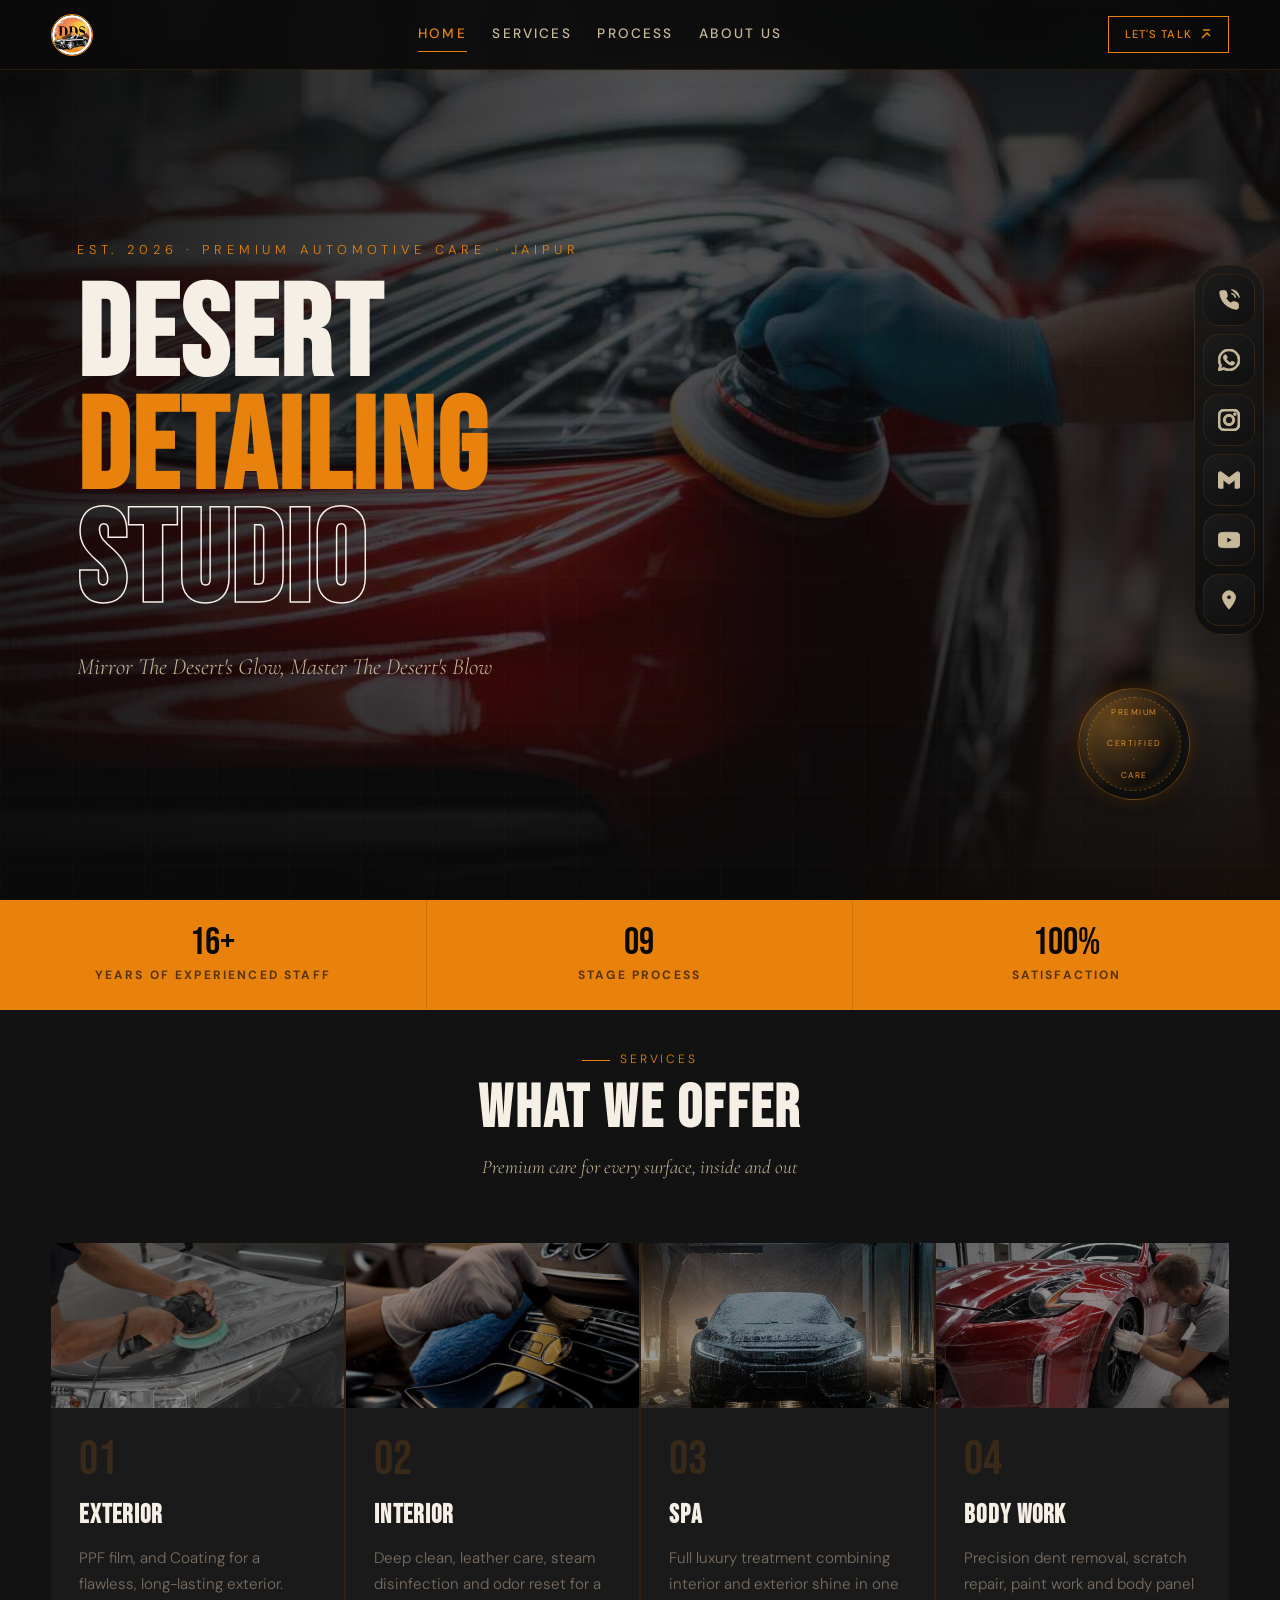
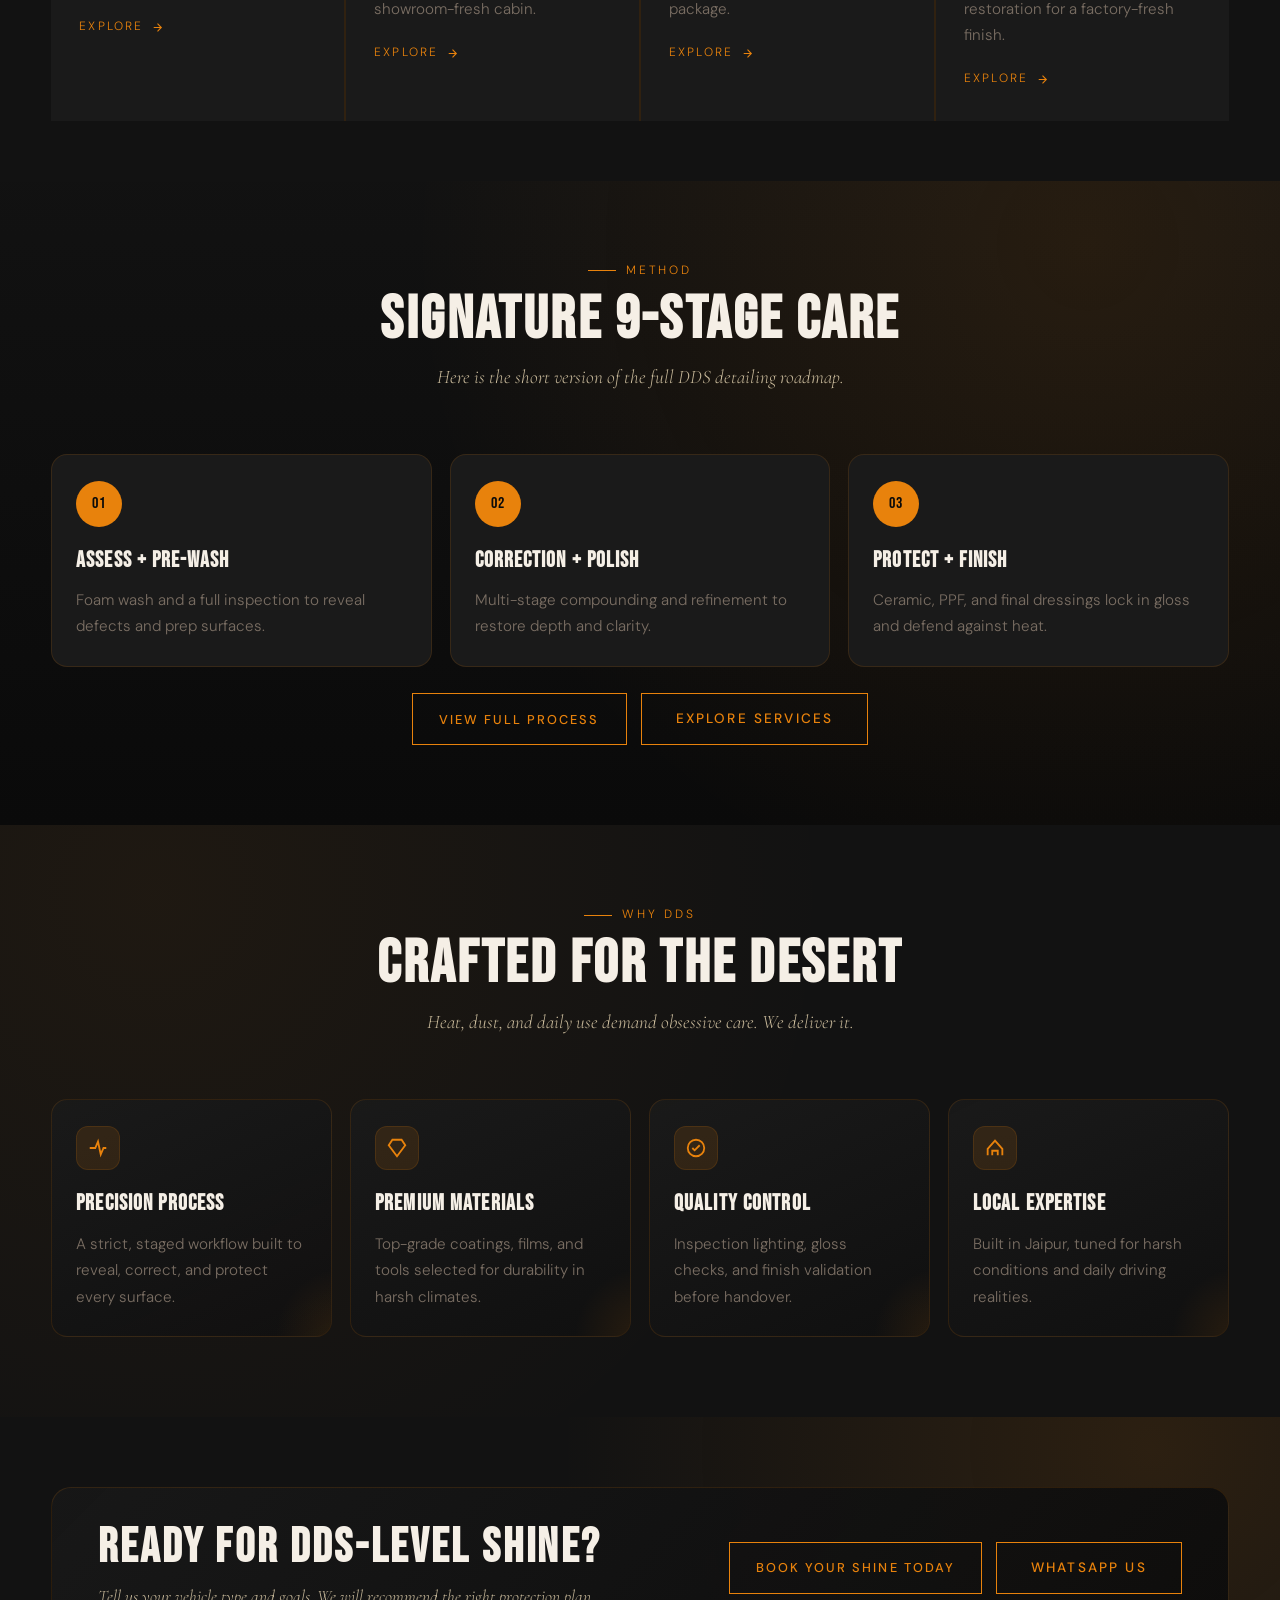
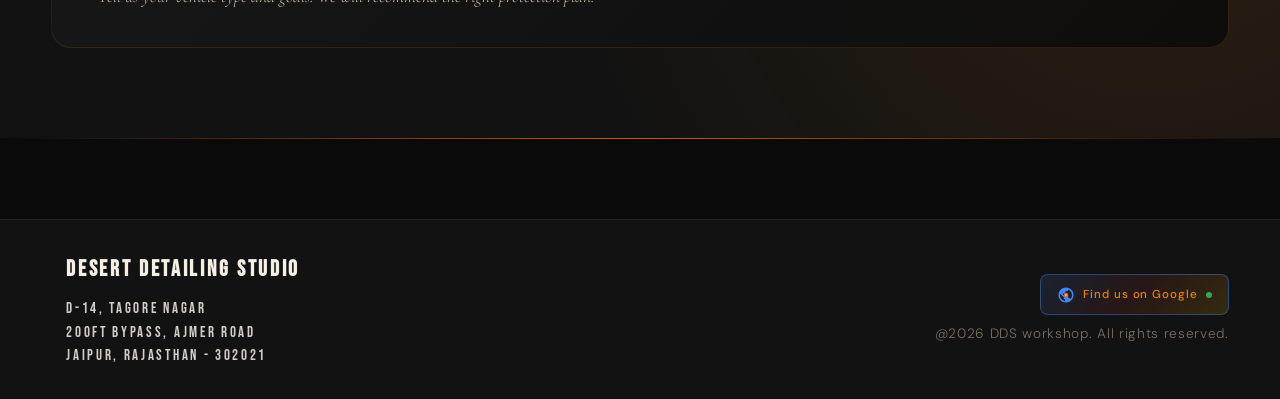
==== commit d9f725f8: "Updated whatsapp link, experience, share card, GBP JSON" ====
--- a/index.html
+++ b/index.html
@@ -1,21 +1,6 @@
 <!DOCTYPE html>
 <html lang="en">
 <head>
-<meta charset="UTF-8"/>
-<meta name="viewport" content="width=device-width, initial-scale=1.0"/>
-<title>Premium Car Detailing in Jaipur | Desert Detailing Studio</title>
-<meta name="description" content="Expert ceramic coating, PPF, and interior car detailing in Jaipur. Transform your vehicle with Desert Detailing Studio's signature 9-stage process."/>
-<link rel="canonical" href="https://desertdetailingstudio.in/" />
-
-<link rel="icon" href="assets/favicon.ico"/>
-<link rel="icon" type="image/png" sizes="32x32" href="assets/images/favicon-32.png"/>
-<link rel="icon" type="image/png" sizes="16x16" href="assets/images/favicon-16.png"/>
-<link rel="apple-touch-icon" sizes="180x180" href="assets/images/apple-touch-icon.png"/>
-
-<link rel="preconnect" href="https://fonts.googleapis.com"/>
-<link href="https://fonts.googleapis.com/css2?family=Bebas+Neue&family=Cormorant+Garamond:ital,wght@0,300;0,400;0,600;1,300;1,400&family=DM+Sans:wght@300;400;500&display=swap" rel="stylesheet"/>
-<link rel="stylesheet" href="assets/css/style.css"/>
-
 <!-- GA4 Tag -->
 <script async src="https://www.googletagmanager.com/gtag/js?id=G-W0JP4HXTVH"></script>
 <script>
@@ -24,6 +9,31 @@
   gtag('js', new Date());
   gtag('config', 'G-W0JP4HXTVH');
 </script>
+  
+<meta charset="UTF-8"/>
+<meta name="viewport" content="width=device-width, initial-scale=1.0"/>
+<title>Desert Detailing Studio</title>
+<meta name="description" content="Expert ceramic coating, PPF, and interior car detailing in Jaipur. Transform your vehicle with Desert Detailing Studio's signature 9-stage process."/>
+<link rel="canonical" href="https://desertdetailingstudio.in/" />
+
+<meta property="og:type" content="website" />
+<meta property="og:url" content="https://desertdetailingstudio.in/" />
+<meta property="og:title" content="Desert Detailing Studio" />
+<meta property="og:description" content="Expert ceramic coating, PPF, and interior car detailing in Jaipur. Transform your vehicle with Desert Detailing Studio's signature 9-stage process." />
+<meta property="og:image" content="https://desertdetailingstudio.in/assets/images/logo.png" />
+<meta name="twitter:card" content="summary_large_image" />
+<meta name="twitter:title" content="Desert Detailing Studio" />
+<meta name="twitter:description" content="Expert ceramic coating, PPF, and interior car detailing in Jaipur." />
+<meta name="twitter:image" content="https://desertdetailingstudio.in/assets/images/logo.png" />
+
+<link rel="icon" href="assets/favicon.ico"/>
+<link rel="icon" type="image/png" sizes="32x32" href="assets/images/favicon-32.png"/>
+<link rel="icon" type="image/png" sizes="16x16" href="assets/images/favicon-16.png"/>
+<link rel="apple-touch-icon" sizes="180x180" href="assets/images/apple-touch-icon.png"/>
+
+<link rel="preconnect" href="https://fonts.googleapis.com"/>
+<link href="https://fonts.googleapis.com/css2?family=Bebas+Neue&family=Cormorant+Garamond:ital,wght@0,300;0,400;0,600;1,300;1,400&family=DM+Sans:wght@300;400;500&display=swap" rel="stylesheet"/>
+<link rel="stylesheet" href="assets/css/style.css"/>
 
 <!-- LocalBusiness JSON-LD -->
 <script type="application/ld+json">
@@ -53,6 +63,7 @@
     "https://instagram.com/desertdetailingstudio",
     "https://www.youtube.com/@desertdetailingstudio",
     "https://wa.me/917222012456"
+    "https://share.google/DYSilKtUYmA8mPG7A"
   ]
 }
 </script>
@@ -84,7 +95,7 @@
   <a href="tel:+917222012456" aria-label="Call us" class="call-btn" onclick="if(!navigator.userAgent.match(/Android|iPhone|iPad|iPod|webOS|BlackBerry|Opera Mini|IEMobile/i)){event.preventDefault();alert('Tap to call: +91 7222012456');}">
     <svg viewBox="0 0 24 24" fill="none" stroke="currentColor" stroke-width="1.5" stroke-linecap="round" stroke-linejoin="round"><path d="M22 16.92v3a2 2 0 0 1-2.18 2 19.79 19.79 0 0 1-8.63-3.07 19.5 19.5 0 0 1-6-6 19.79 19.79 0 0 1-3.07-8.67A2 2 0 0 1 4.11 2h3a2 2 0 0 1 2 1.72 12.84 12.84 0 0 0 .7 2.81 2 2 0 0 1-.45 2.11L8.09 9.91a16 16 0 0 0 6 6l1.27-1.27a2 2 0 0 1 2.11-.45 12.84 12.84 0 0 0 2.81.7A2 2 0 0 1 22 16.92z"/><path d="M15.05 5A5 5 0 0 1 19 8.95M15.05 1A9 9 0 0 1 23 8.94"/></svg>
   </a>
-  <a href="https://wa.me/917222012456" target="_blank" rel="noopener" aria-label="WhatsApp">
+  <a href="https://wa.me/917222012456?text=Hi+DDS%21+I%27d+like+to+get+a+quote+for+my+car+detailing." target="_blank" rel="noopener" aria-label="WhatsApp">
     <svg viewBox="0 0 24 24" fill="currentColor"><path d="M17.472 14.382c-.297-.149-1.758-.867-2.03-.967-.273-.099-.471-.148-.67.15-.197.297-.767.966-.94 1.164-.173.199-.347.223-.644.075-.297-.15-1.255-.463-2.39-1.475-.883-.788-1.48-1.761-1.653-2.059-.173-.297-.018-.458.13-.606.134-.133.298-.347.446-.52.149-.174.198-.298.298-.497.099-.198.05-.371-.025-.52-.075-.149-.669-1.612-.916-2.207-.242-.579-.487-.5-.669-.51-.173-.008-.371-.01-.57-.01-.198 0-.52.074-.792.372-.272.297-1.04 1.016-1.04 2.479 0 1.462 1.065 2.875 1.213 3.074.149.198 2.096 3.2 5.077 4.487.709.306 1.262.489 1.694.625.712.227 1.36.195 1.871.118.571-.085 1.758-.719 2.006-1.413.248-.694.248-1.289.173-1.413-.074-.124-.272-.198-.57-.347m-5.421 7.403h-.004a9.87 9.87 0 01-5.031-1.378l-.361-.214-3.741.982.998-3.648-.235-.374a9.86 9.86 0 01-1.51-5.26c.001-5.45 4.436-9.884 9.888-9.884 2.64 0 5.122 1.03 6.988 2.898a9.825 9.825 0 012.893 6.994c-.003 5.45-4.437 9.884-9.885 9.884m8.413-18.297A11.815 11.815 0 0012.05 0C5.495 0 .16 5.335.157 11.892c0 2.096.547 4.142 1.588 5.945L.057 24l6.305-1.654a11.882 11.882 0 005.683 1.448h.005c6.554 0 11.89-5.335 11.893-11.893a11.821 11.821 0 00-3.48-8.413z"/></svg>
   </a>
   <a href="https://instagram.com/desertdetailingstudio" target="_blank" rel="noopener" aria-label="Instagram">
@@ -121,7 +132,7 @@
 </section>
 
 <div class="stats-strip" aria-label="Key stats">
-  <div class="stat"><div class="stat-n">16+</div><div class="stat-l">Years of Experience</div></div>
+  <div class="stat"><div class="stat-n">16+</div><div class="stat-l">Years of Experienced Staff</div></div>
   <div class="stat"><div class="stat-n">09</div><div class="stat-l">Stage Process</div></div>
   <div class="stat"><div class="stat-n">100%</div><div class="stat-l">Satisfaction</div></div>
 </div>
@@ -264,4 +275,4 @@
 
 <script src="assets/js/main.js"></script>
 </body>
-</html>+</html>
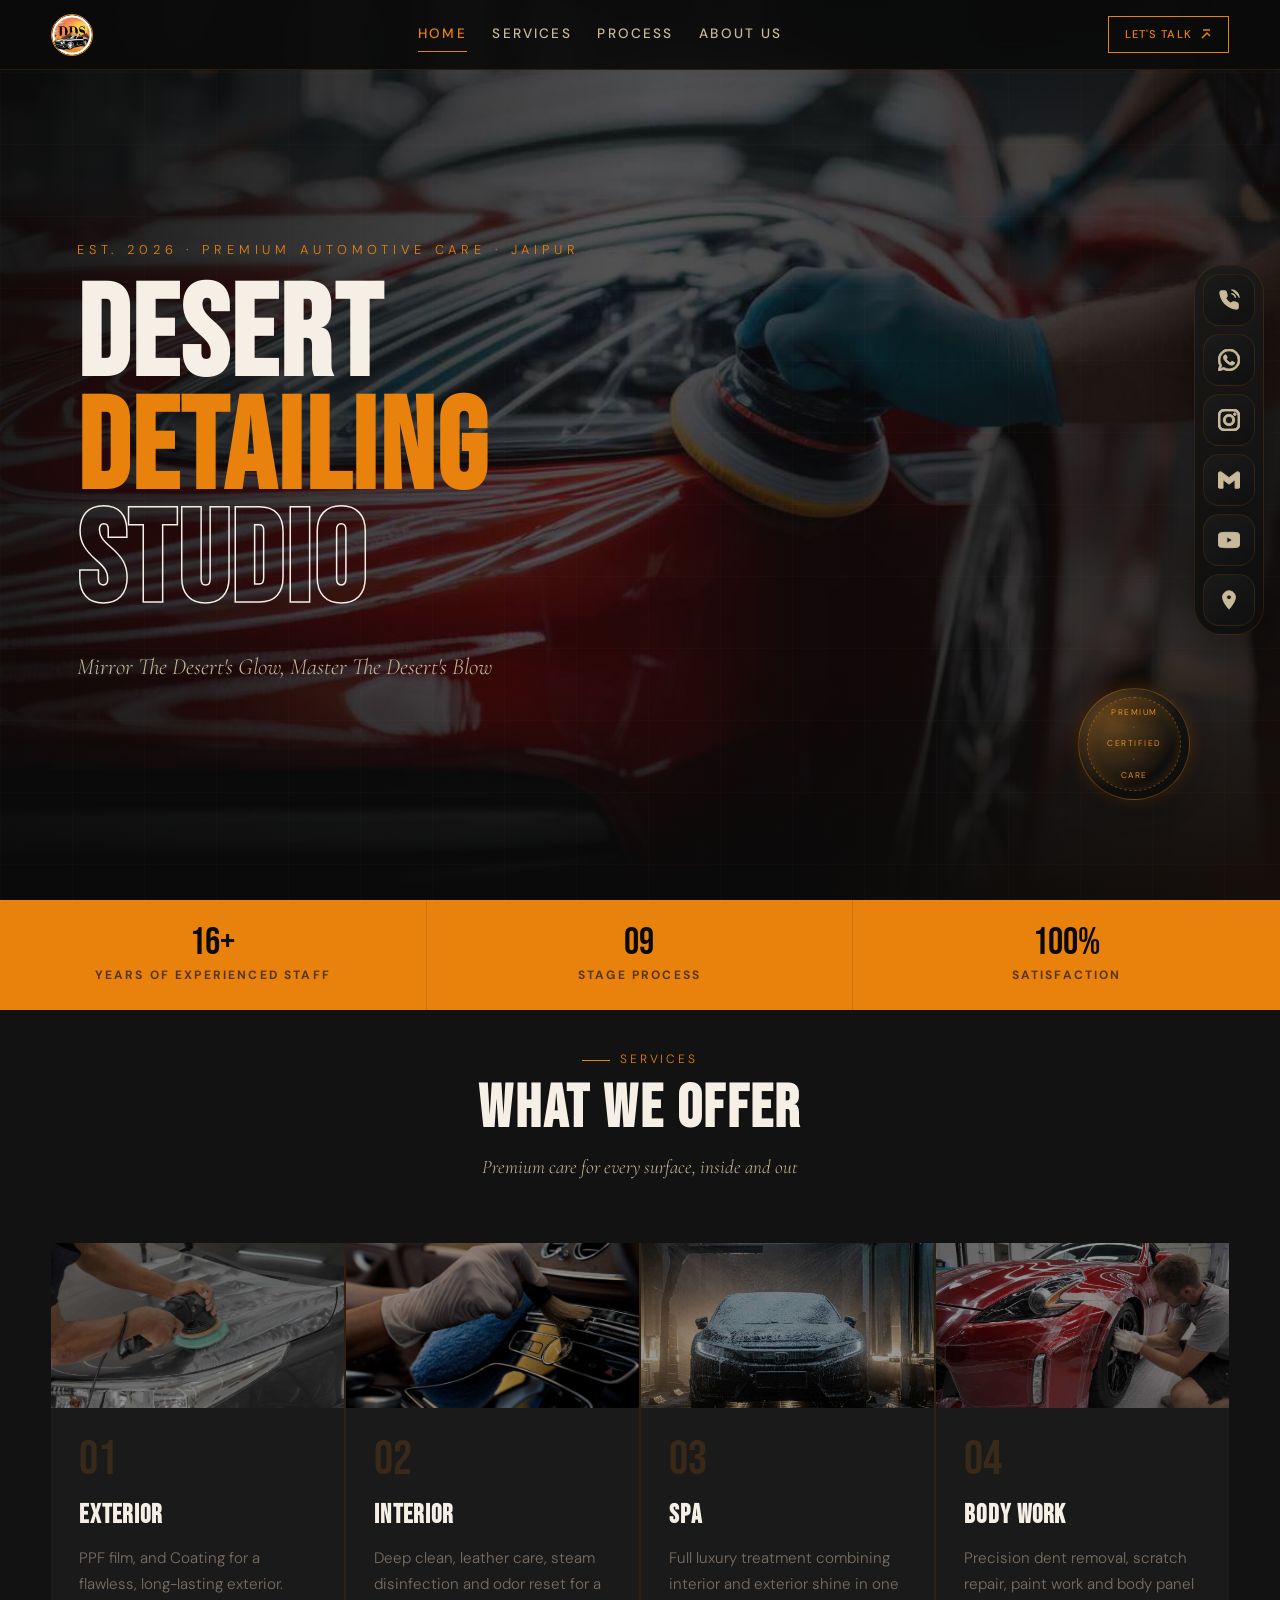
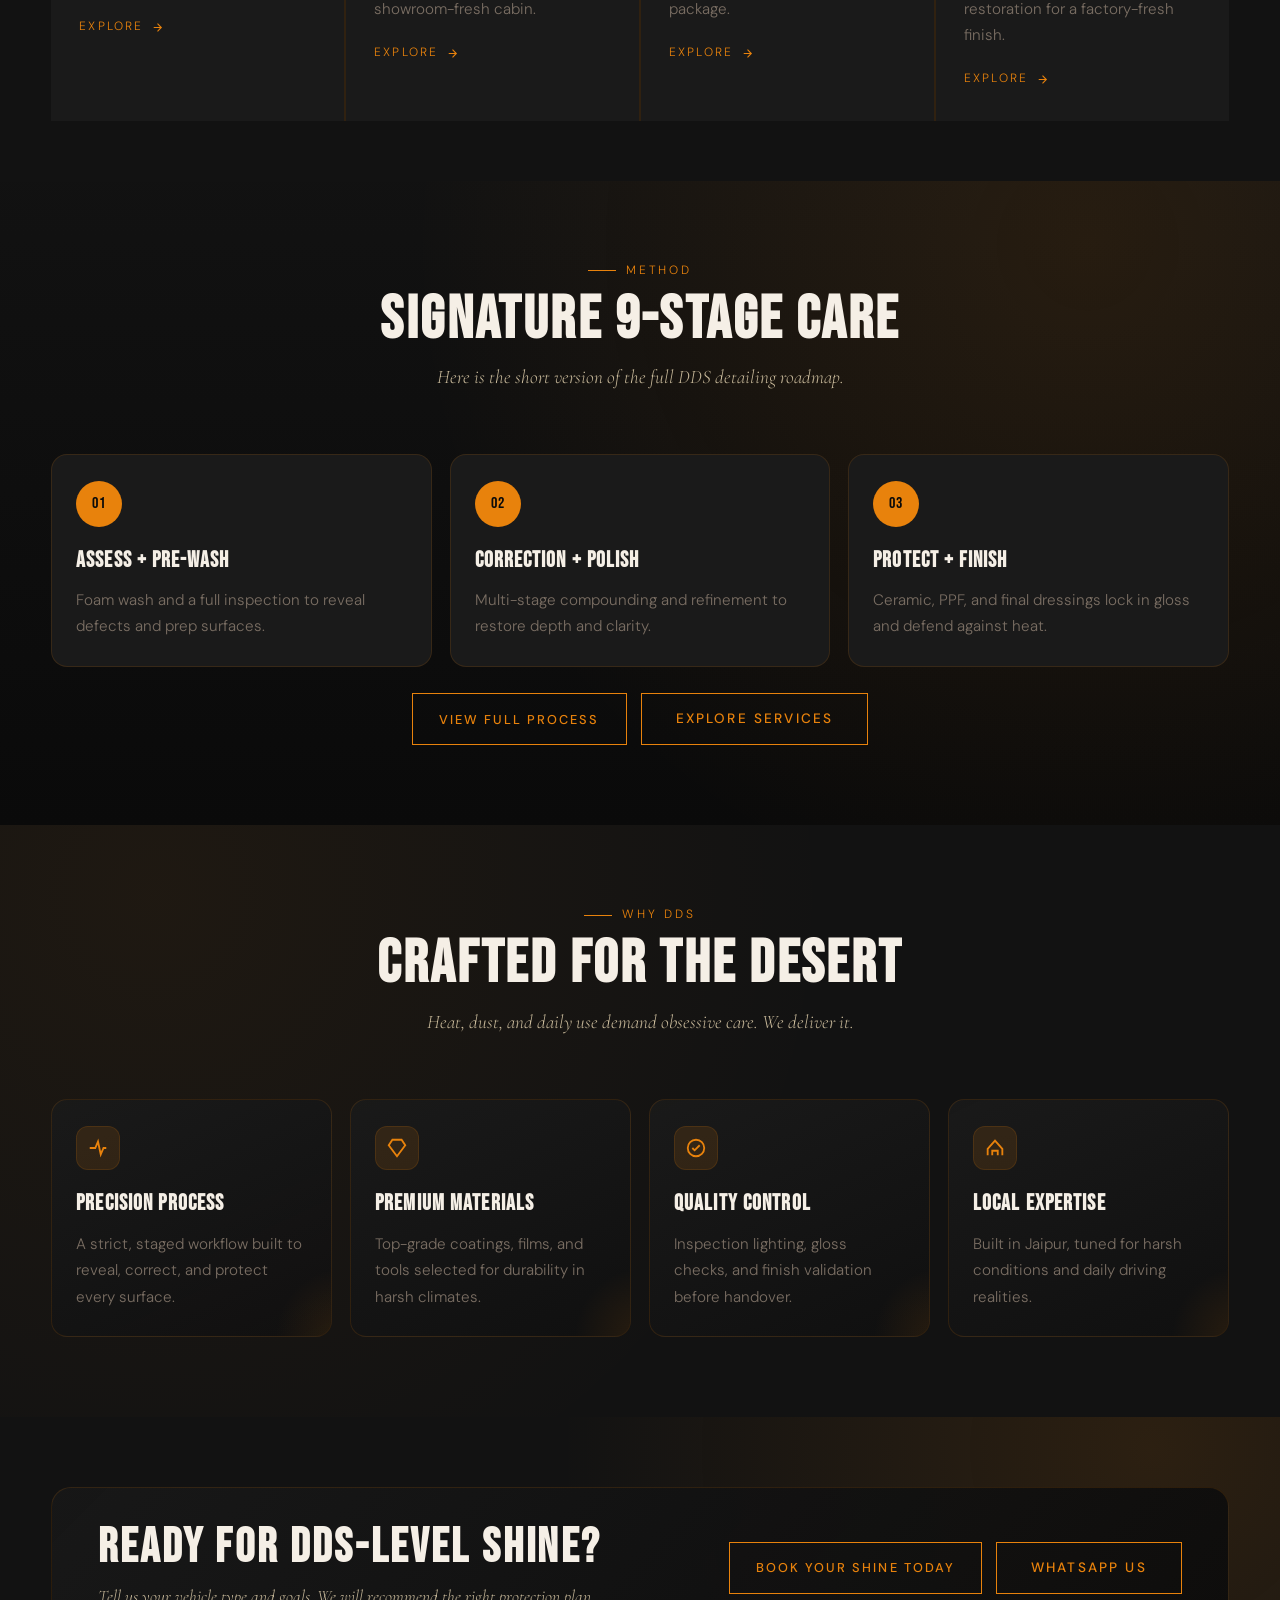
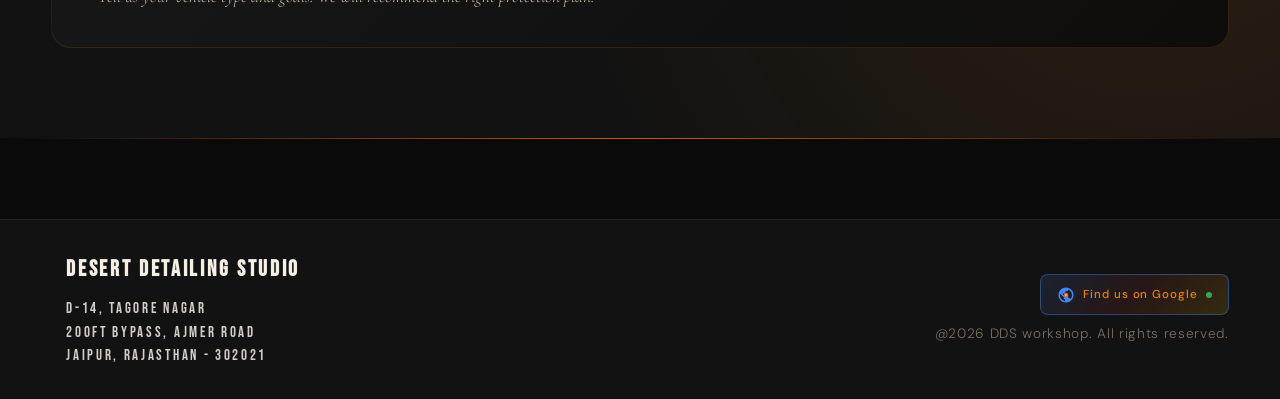
==== commit af9895f9: "Lots of upgrades and solutions" ====
--- a/index.html
+++ b/index.html
@@ -17,16 +17,18 @@
 <link rel="canonical" href="https://desertdetailingstudio.in/" />
 
 <meta property="og:type" content="website" />
+<meta property="og:title" content="Desert Detailing Studio | Premium Car Detailing & PPF in Jaipur" />
+<meta property="og:description" content="Expert ceramic coating, PPF, and interior car detailing in Jaipur. Transform your vehicle with Desert Detailing Studio's signature 9-stage process." />
 <meta property="og:url" content="https://desertdetailingstudio.in/" />
-<meta property="og:title" content="Desert Detailing Studio" />
-<meta property="og:description" content="Expert ceramic coating, PPF, and interior car detailing in Jaipur. Transform your vehicle with Desert Detailing Studio's signature 9-stage process." />
-<meta property="og:image" content="https://desertdetailingstudio.in/assets/images/logo.png" />
+<meta property="og:image" content="https://desertdetailingstudio.in/assets/images/card.png" />
+<meta property="og:site_name" content="Desert Detailing Studio" />
+<meta property="og:locale" content="en_IN" />
 <meta name="twitter:card" content="summary_large_image" />
 <meta name="twitter:title" content="Desert Detailing Studio" />
 <meta name="twitter:description" content="Expert ceramic coating, PPF, and interior car detailing in Jaipur." />
-<meta name="twitter:image" content="https://desertdetailingstudio.in/assets/images/logo.png" />
-
-<link rel="icon" href="assets/favicon.ico"/>
+<meta name="twitter:image" content="https://desertdetailingstudio.in/assets/images/card.png" />
+
+<link rel="icon" href="assets/images/favicon.ico"/>
 <link rel="icon" type="image/png" sizes="32x32" href="assets/images/favicon-32.png"/>
 <link rel="icon" type="image/png" sizes="16x16" href="assets/images/favicon-16.png"/>
 <link rel="apple-touch-icon" sizes="180x180" href="assets/images/apple-touch-icon.png"/>
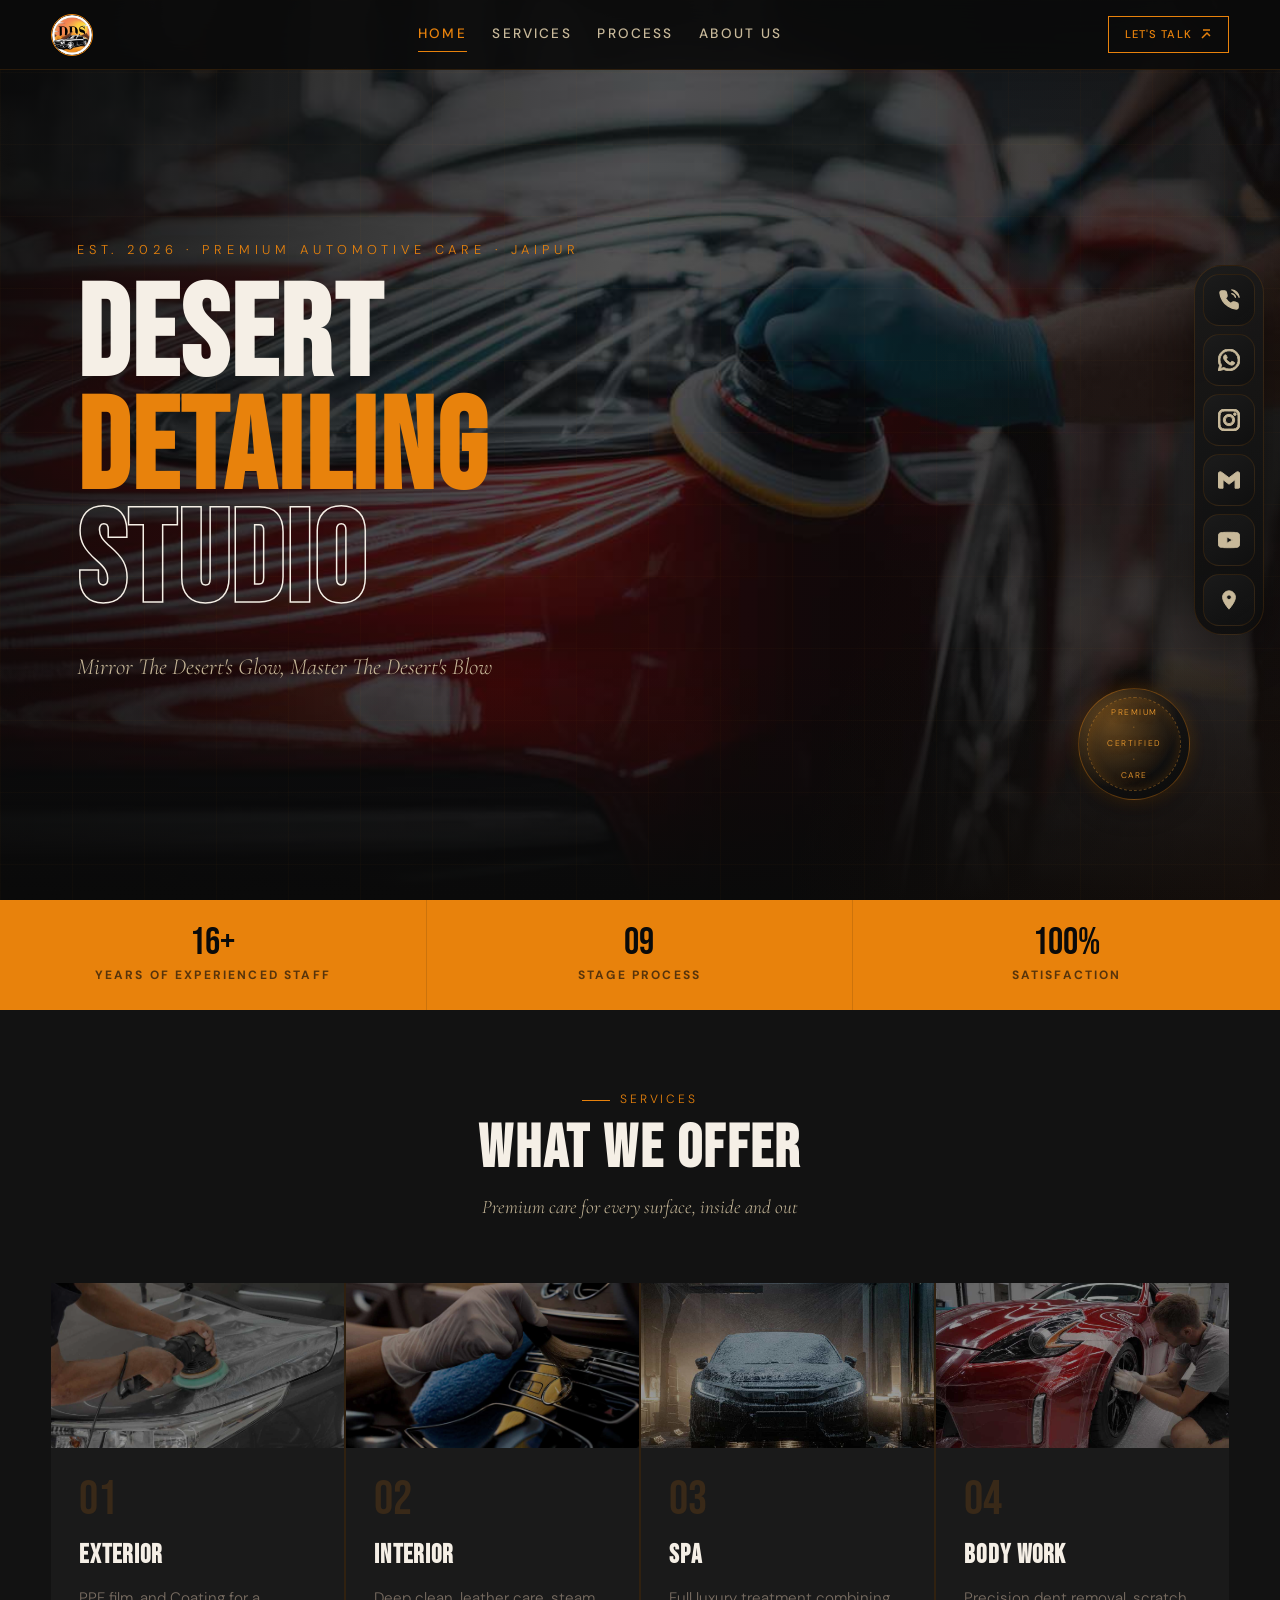
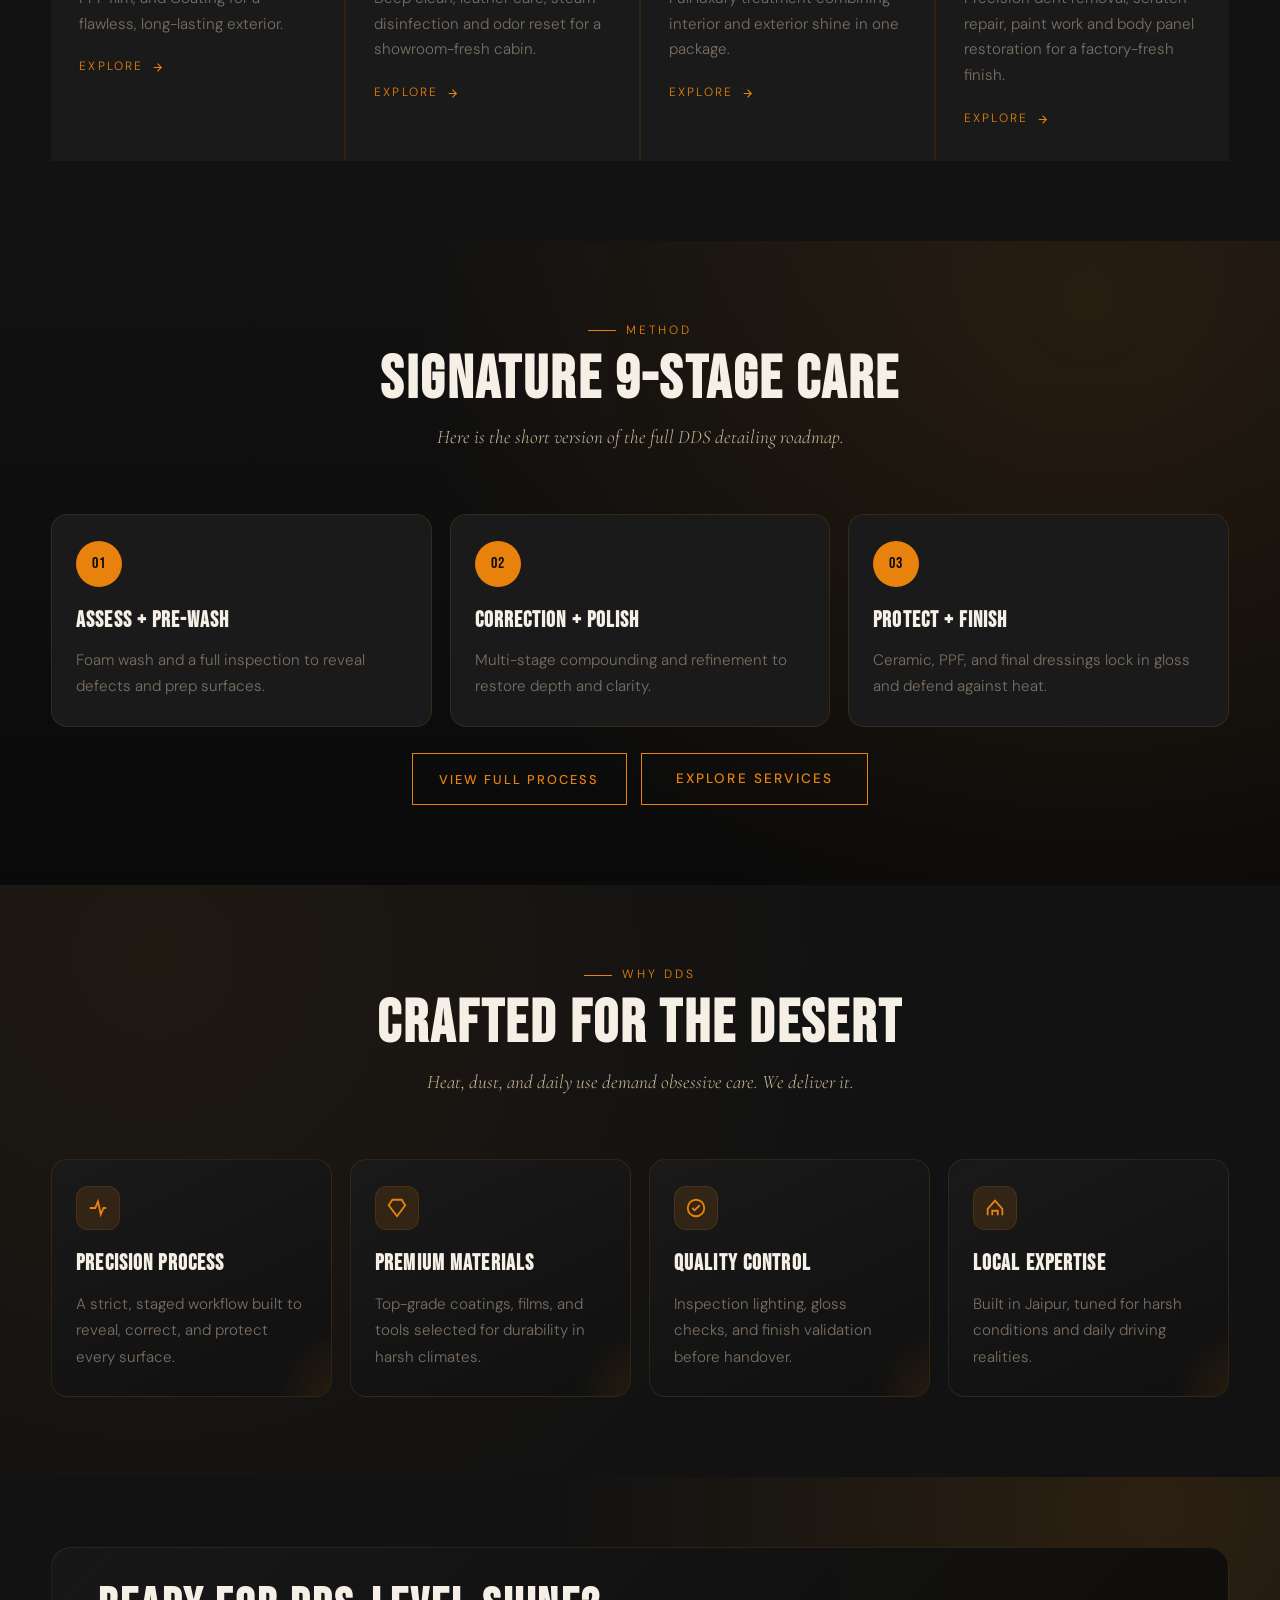
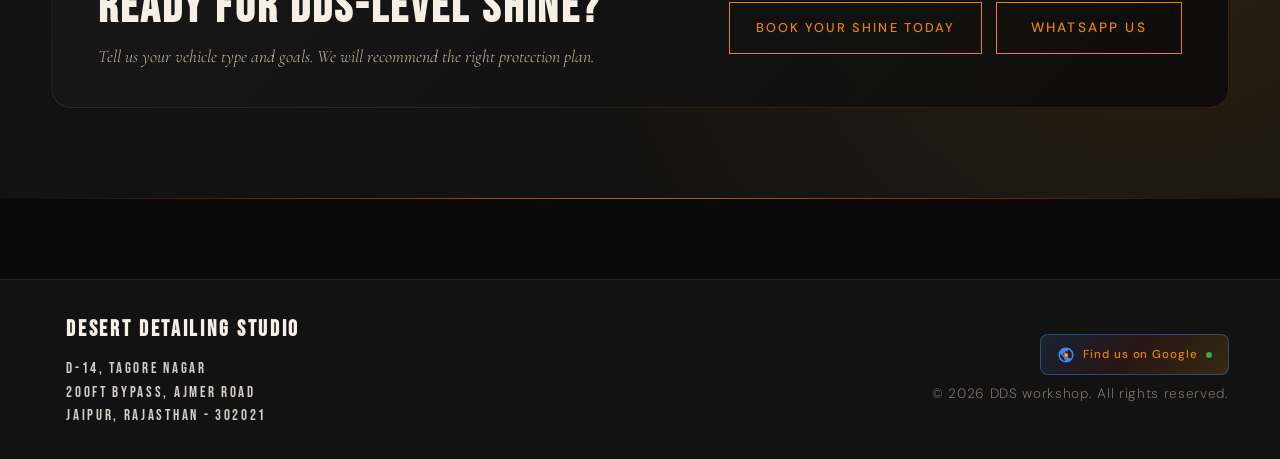
==== commit 9536ad2e: "Bug Fixes" ====
--- a/index.html
+++ b/index.html
@@ -64,7 +64,7 @@
   "sameAs": [
     "https://instagram.com/desertdetailingstudio",
     "https://www.youtube.com/@desertdetailingstudio",
-    "https://wa.me/917222012456"
+    "https://wa.me/917222012456",
     "https://share.google/DYSilKtUYmA8mPG7A"
   ]
 }
@@ -87,14 +87,14 @@
       Let's Talk
       <svg width="12" height="12" viewBox="0 0 12 12" fill="none" stroke="currentColor" stroke-width="1.5" aria-hidden="true"><path d="M2 10l5-5 3 3M10 2H3"/></svg>
     </a>
-    <button class="hamburger" id="hamburger" onclick="toggleMenu()" aria-label="Toggle menu">
+    <button class="hamburger" id="hamburger" onclick="toggleMenu()" aria-label="Toggle menu" aria-expanded="false" aria-controls="nav-menu">
       <span></span><span></span><span></span>
     </button>
   </div>
 </nav>
 
 <aside class="social-sidebar" aria-label="Social links">
-  <a href="tel:+917222012456" aria-label="Call us" class="call-btn" onclick="if(!navigator.userAgent.match(/Android|iPhone|iPad|iPod|webOS|BlackBerry|Opera Mini|IEMobile/i)){event.preventDefault();alert('Tap to call: +91 7222012456');}">
+  <a href="tel:+917222012456" aria-label="Call us" class="call-btn">
     <svg viewBox="0 0 24 24" fill="none" stroke="currentColor" stroke-width="1.5" stroke-linecap="round" stroke-linejoin="round"><path d="M22 16.92v3a2 2 0 0 1-2.18 2 19.79 19.79 0 0 1-8.63-3.07 19.5 19.5 0 0 1-6-6 19.79 19.79 0 0 1-3.07-8.67A2 2 0 0 1 4.11 2h3a2 2 0 0 1 2 1.72 12.84 12.84 0 0 0 .7 2.81 2 2 0 0 1-.45 2.11L8.09 9.91a16 16 0 0 0 6 6l1.27-1.27a2 2 0 0 1 2.11-.45 12.84 12.84 0 0 0 2.81.7A2 2 0 0 1 22 16.92z"/><path d="M15.05 5A5 5 0 0 1 19 8.95M15.05 1A9 9 0 0 1 23 8.94"/></svg>
   </a>
   <a href="https://wa.me/917222012456?text=Hi+DDS%21+I%27d+like+to+get+a+quote+for+my+car+detailing." target="_blank" rel="noopener" aria-label="WhatsApp">
@@ -271,7 +271,7 @@
       <span class="gbp-text">Find us on Google</span>
       <span class="gbp-dot"></span>
     </a>
-    <p>@2026 DDS workshop. All rights reserved.</p>
+    <p>&copy; 2026 DDS workshop. All rights reserved.</p>
   </div>
 </footer>
 
--- a/assets/css/style.css
+++ b/assets/css/style.css
@@ -94,9 +94,8 @@
 @media(max-width:480px){
   .hero{padding-top:calc(var(--nav-h) - 32px)}
   .hero-content{padding-top:8px}
-  .hero-eyebrow{margin-bottom:8px}
   .tag{font-size:.7rem;letter-spacing:.2em}
-  .hero-eyebrow{font-size:.7rem;letter-spacing:.28em}
+  .hero-eyebrow{font-size:.7rem;letter-spacing:.28em;margin-bottom:8px}
   .hero-desc{font-size:.95rem}
   .btn-primary,.btn-outline{font-size:.65rem;letter-spacing:.08em;padding:7px 14px}
   .stat-n{font-size:1.8rem}
@@ -459,7 +458,6 @@
   background:linear-gradient(to bottom,rgba(10,10,10,.6),rgba(10,10,10,.97));
 }
 .services-hero-content{position:relative;z-index:1}
-.services-section{padding:40px clamp(16px,4vw,64px) 60px}
 .services-menu{
   padding:60px clamp(16px,4vw,64px) 90px;
   background:radial-gradient(circle at 10% 10%,rgba(232,130,12,.08),transparent 50%),var(--deep);
